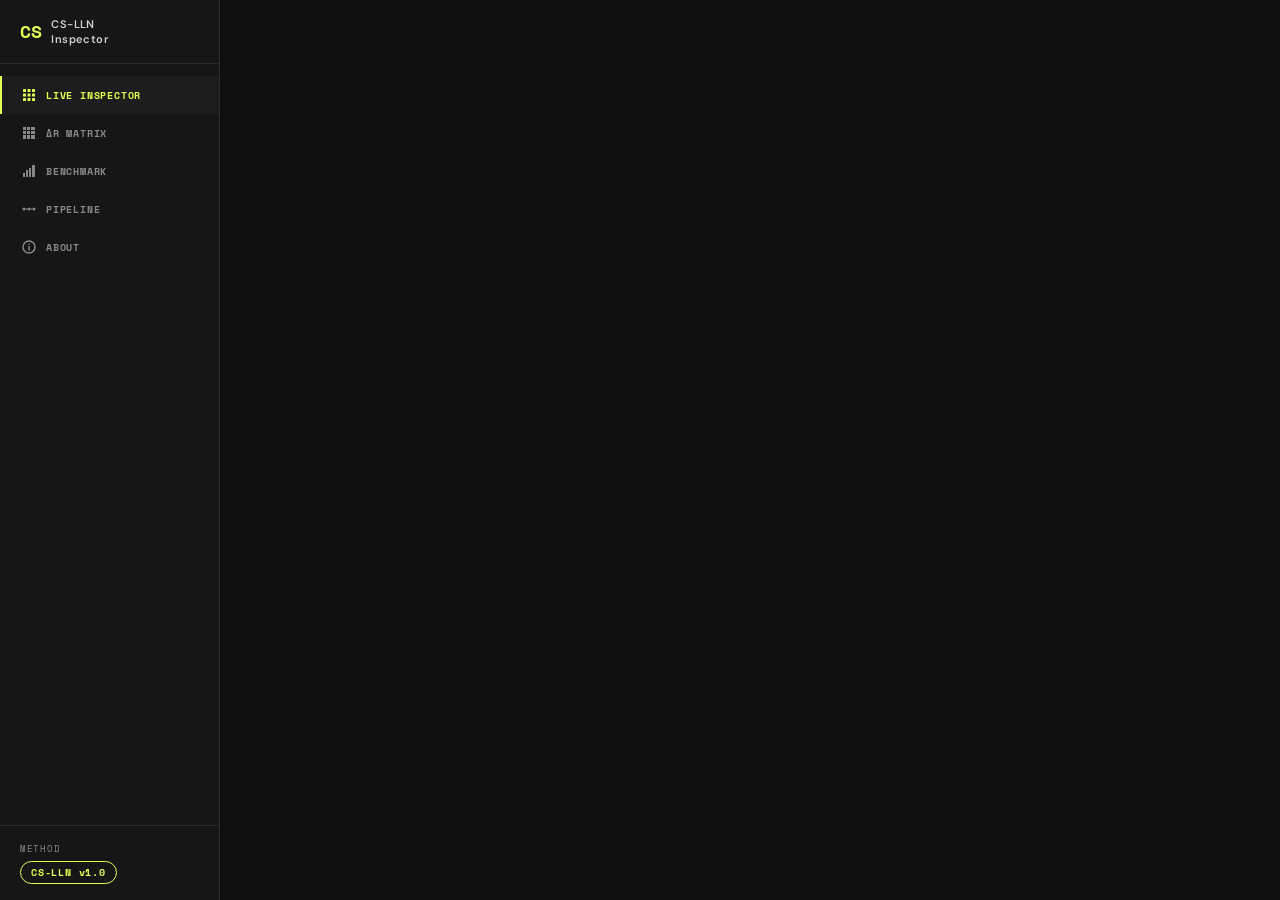
==== index.html @ 1c8d4f85 "1st-ui" ====
<!DOCTYPE html>
<html lang="en">
<head>
  <meta charset="UTF-8" />
  <meta name="viewport" content="width=device-width, initial-scale=1.0" />
  <title>CS-LLN Inspector — Context-Shifting Log-Linear Network</title>
  <link rel="stylesheet" href="style.css" />
</head>
<body>
<div class="shell">

  <!-- ── Sidebar ──────────────────────────────── -->
  <aside class="sidebar">
    <div class="sidebar__logo">
      <span class="sidebar__logo-mark">CS</span>
      <div class="sidebar__logo-name">CS-LLN<br>Inspector</div>
    </div>
    <nav class="sidebar__nav">
      <button class="nav-btn active" data-page="inspector">
        <svg width="14" height="14" viewBox="0 0 14 14" fill="none">
          <rect x="1" y="1" width="3" height="3" fill="currentColor" rx="0.5"/>
          <rect x="5.5" y="1" width="3" height="3" fill="currentColor" rx="0.5"/>
          <rect x="10" y="1" width="3" height="3" fill="currentColor" rx="0.5"/>
          <rect x="1" y="5.5" width="3" height="3" fill="currentColor" rx="0.5"/>
          <rect x="5.5" y="5.5" width="3" height="3" fill="currentColor" rx="0.5"/>
          <rect x="10" y="5.5" width="3" height="3" fill="currentColor" rx="0.5"/>
          <rect x="1" y="10" width="3" height="3" fill="currentColor" rx="0.5"/>
          <rect x="5.5" y="10" width="3" height="3" fill="currentColor" rx="0.5"/>
          <rect x="10" y="10" width="3" height="3" fill="currentColor" rx="0.5"/>
        </svg>
        LIVE INSPECTOR
      </button>
      <button class="nav-btn" data-page="matrix">
        <svg width="14" height="14" viewBox="0 0 14 14" fill="none">
          <rect x="1" y="1" width="3" height="3" fill="currentColor"/>
          <rect x="5" y="1" width="3" height="3" fill="currentColor"/>
          <rect x="9" y="1" width="4" height="3" fill="currentColor"/>
          <rect x="1" y="5" width="3" height="3" fill="currentColor"/>
          <rect x="5" y="5" width="3" height="3" fill="currentColor"/>
          <rect x="9" y="5" width="4" height="3" fill="currentColor"/>
          <rect x="1" y="9" width="3" height="4" fill="currentColor"/>
          <rect x="5" y="9" width="3" height="4" fill="currentColor"/>
          <rect x="9" y="9" width="4" height="4" fill="currentColor"/>
        </svg>
        ΔR MATRIX
      </button>
      <button class="nav-btn" data-page="benchmark">
        <svg width="14" height="14" viewBox="0 0 14 14" fill="none">
          <rect x="1" y="9" width="2" height="4" fill="currentColor"/>
          <rect x="4" y="6" width="2" height="7" fill="currentColor"/>
          <rect x="7" y="4" width="2" height="9" fill="currentColor"/>
          <rect x="10" y="1" width="3" height="12" fill="currentColor" rx="0.5"/>
        </svg>
        BENCHMARK
      </button>
      <button class="nav-btn" data-page="pipeline">
        <svg width="14" height="14" viewBox="0 0 14 14" fill="none">
          <circle cx="2" cy="7" r="1.5" fill="currentColor"/>
          <circle cx="7" cy="7" r="1.5" fill="currentColor"/>
          <circle cx="12" cy="7" r="1.5" fill="currentColor"/>
          <line x1="3.5" y1="7" x2="5.5" y2="7" stroke="currentColor" stroke-width="1.2"/>
          <line x1="8.5" y1="7" x2="10.5" y2="7" stroke="currentColor" stroke-width="1.2"/>
        </svg>
        PIPELINE
      </button>
      <button class="nav-btn" data-page="about">
        <svg width="14" height="14" viewBox="0 0 14 14" fill="none">
          <circle cx="7" cy="7" r="6" stroke="currentColor" stroke-width="1.5"/>
          <rect x="6.25" y="6" width="1.5" height="4.5" fill="currentColor" rx="0.5"/>
          <rect x="6.25" y="3.5" width="1.5" height="1.5" fill="currentColor" rx="0.5"/>
        </svg>
        ABOUT
      </button>
    </nav>
    <div class="sidebar__footer">
      <div style="font-size:9px;color:var(--text-muted);font-family:var(--font-mono);letter-spacing:0.08em;margin-bottom:6px;">METHOD</div>
      <span class="badge badge--accent">CS-LLN v1.0</span>
    </div>
  </aside>

  <!-- ── Main content ──────────────────────────── -->
  <main class="main">

    <!-- ══ INSPECTOR PAGE ══ -->
    <div id="page-inspector" class="page">

      <!-- Page header -->
      <div class="page-header">
        <div class="page-header__eyebrow">LIVE CLASSIFIER</div>
        <div style="display:flex;align-items:center;gap:12px;margin-bottom:6px;">
          <span style="font-family:var(--font-mono);font-size:22px;font-weight:700;color:var(--accent);letter-spacing:-0.02em;">CS-LLN</span>
          <span style="font-family:var(--font-mono);font-size:22px;font-weight:700;color:var(--text-primary);letter-spacing:-0.01em;">Inspector</span>
          <span class="badge badge--muted">STUDENT PERFORMANCE</span>
        </div>
        <div class="page-header__sub">
          Context-Shifting Log-Linear Network — live inference on student academic features.
          Adjust feature sliders to see how interaction terms drive the classification in real time.
        </div>
      </div>

      <!-- Stat row -->
      <div class="stat-row stat-row--4">
        <div class="stat-card">
          <div class="stat-card__label">FEATURES</div>
          <div class="stat-card__value">4</div>
          <div class="stat-card__sub">ATT · STD · SLP · STR</div>
        </div>
        <div class="stat-card">
          <div class="stat-card__label">INTERACTION PAIRS</div>
          <div class="stat-card__value" id="stat-pairs">3</div>
          <div class="stat-card__sub">TOP-K SELECTED</div>
        </div>
        <div class="stat-card">
          <div class="stat-card__label">ENRICHED DIM.</div>
          <div class="stat-card__value" id="stat-dim">7</div>
          <div class="stat-card__sub">d + k FEATURES</div>
        </div>
        <div class="stat-card">
          <div class="stat-card__label">CLASSIFIER</div>
          <div class="stat-card__value" style="font-size:18px;">L2-LR</div>
          <div class="stat-card__sub">LOGISTIC REG.</div>
        </div>
      </div>

      <!-- k selector -->
      <div class="k-row">
        <span class="k-row__label">INTERACTION PAIRS  k =</span>
        <span class="k-row__val" id="k-val">3</span>
        <input type="range" id="k-slider" min="1" max="6" value="3" step="1" />
        <span class="k-row__info">PAIRS USED: <span id="k-val-2" style="color:var(--accent)">3</span> / 6 POSSIBLE</span>
      </div>

      <!-- Two column layout -->
      <div class="two-col">

        <!-- Left: input + enrichment -->
        <div style="display:flex;flex-direction:column;gap:12px;">
          <div class="card">
            <div class="panel-header">
              <span class="panel-title">STUDENT FEATURES</span>
              <span class="badge badge--accent">LIVE</span>
            </div>
            <div class="feature-sliders">

              <div class="slider-row">
                <div class="slider-row__header">
                  <span class="slider-row__label">ATTENDANCE RATE</span>
                  <span class="slider-row__value" id="val-att">3.5</span>
                </div>
                <div class="slider-wrap">
                  <input type="range" id="sl-att" min="1" max="5" step="0.1" value="3.5" />
                  <div class="slider-track" id="track-att" style="width:62.5%"></div>
                  <div class="slider-thumb" id="thumb-att" style="left:62.5%"></div>
                </div>
              </div>

              <div class="slider-row">
                <div class="slider-row__header">
                  <span class="slider-row__label">STUDY HOURS / DAY</span>
                  <span class="slider-row__value" id="val-study">3.5</span>
                </div>
                <div class="slider-wrap">
                  <input type="range" id="sl-study" min="1" max="5" step="0.1" value="3.5" />
                  <div class="slider-track" id="track-study" style="width:62.5%"></div>
                  <div class="slider-thumb" id="thumb-study" style="left:62.5%"></div>
                </div>
              </div>

              <div class="slider-row">
                <div class="slider-row__header">
                  <span class="slider-row__label">SLEEP QUALITY</span>
                  <span class="slider-row__value" id="val-sleep">3.0</span>
                </div>
                <div class="slider-wrap">
                  <input type="range" id="sl-sleep" min="1" max="5" step="0.1" value="3.0" />
                  <div class="slider-track" id="track-sleep" style="width:50%"></div>
                  <div class="slider-thumb" id="thumb-sleep" style="left:50%"></div>
                </div>
              </div>

              <div class="slider-row">
                <div class="slider-row__header">
                  <span class="slider-row__label">STRESS LEVEL</span>
                  <span class="slider-row__value" id="val-stress">3.0</span>
                </div>
                <div class="slider-wrap">
                  <input type="range" id="sl-stress" min="1" max="5" step="0.1" value="3.0" />
                  <div class="slider-track" id="track-stress" style="width:50%"></div>
                  <div class="slider-thumb" id="thumb-stress" style="left:50%"></div>
                </div>
              </div>

            </div>
          </div>

          <div class="card">
            <div class="panel-header">
              <span class="panel-title">FEATURE ENRICHMENT</span>
              <span class="badge badge--blue">x̃ ∈ ℝ<sup>d+k</sup></span>
            </div>
            <div id="enrich-display">
              <div style="font-family:var(--font-mono);font-size:11px;color:var(--text-muted);">COMPUTING...</div>
            </div>
          </div>
        </div>

        <!-- Right: result + context-shift -->
        <div style="display:flex;flex-direction:column;gap:12px;">

          <div class="card">
            <div class="panel-header">
              <span class="panel-title">CLASSIFICATION</span>
              <span class="badge badge--accent">CS-LLN</span>
            </div>
            <div id="class-result">
              <div style="font-family:var(--font-mono);font-size:11px;color:var(--text-muted);">LOADING...</div>
            </div>
          </div>

          <div class="card">
            <div class="panel-header">
              <span class="panel-title">CONTEXT-SHIFT MATRIX  ΔR<sub>ij</sub></span>
              <span class="badge badge--muted">4×4</span>
            </div>
            <div id="mini-heatmap" style="overflow-x:auto;"></div>
          </div>

          <div class="card">
            <div class="panel-header">
              <span class="panel-title">PAIR RANKINGS</span>
              <span class="badge badge--accent">TOP-k SELECTED</span>
            </div>
            <div id="top-pairs-live"></div>
          </div>
        </div>
      </div>
    </div><!-- /inspector -->

    <!-- ══ ΔR MATRIX PAGE ══ -->
    <div id="page-matrix" class="page">

      <div class="page-header">
        <div class="page-header__eyebrow">CONTEXT-SHIFT ANALYSIS</div>
        <div class="page-header__title">ΔR<sub>ij</sub> MATRIX EXPLORER</div>
        <div class="page-header__sub">
          Mean Absolute Context-Shift scores for the Breast Cancer Wisconsin dataset (top 12 features by total shift).
          Dark accent cells mark pairs where within-class correlation diverges most between malignant and benign tissue.
        </div>
      </div>

      <div class="stat-row stat-row--3">
        <div class="stat-card">
          <div class="stat-card__label">DATASET</div>
          <div class="stat-card__value" style="font-size:16px;">BCW</div>
          <div class="stat-card__sub">BREAST CANCER WISCONSIN</div>
        </div>
        <div class="stat-card">
          <div class="stat-card__label">FEATURE PAIRS</div>
          <div class="stat-card__value">435</div>
          <div class="stat-card__sub">d=30  →  C(30,2)</div>
        </div>
        <div class="stat-card">
          <div class="stat-card__label">BEST ΔR PAIR</div>
          <div class="stat-card__value" style="font-size:14px;">0.695</div>
          <div class="stat-card__sub">MEAN AREA × RADIUS ERR</div>
        </div>
      </div>

      <div class="two-col">

        <div class="card card--flush">
          <div style="padding:20px 24px;">
            <div class="panel-header" style="margin-bottom:12px;">
              <span class="panel-title">MEAN ABSOLUTE CONTEXT-SHIFT  ΔR<sub>ij</sub></span>
              <span class="badge badge--muted">TOP 12 FEATURES</span>
            </div>
            <div style="display:flex;gap:12px;align-items:center;margin-bottom:12px;flex-wrap:wrap;">
              <div style="display:flex;align-items:center;gap:6px;">
                <div style="width:12px;height:12px;border-radius:2px;background:rgba(224,255,83,0.85);"></div>
                <span style="font-family:var(--font-mono);font-size:9px;color:var(--text-muted);">ΔR > 0.5 (HIGH SHIFT)</span>
              </div>
              <div style="display:flex;align-items:center;gap:6px;">
                <div style="width:12px;height:12px;border-radius:2px;background:rgba(59,130,246,0.5);"></div>
                <span style="font-family:var(--font-mono);font-size:9px;color:var(--text-muted);">ΔR 0.25–0.5</span>
              </div>
              <div style="display:flex;align-items:center;gap:6px;">
                <div style="width:12px;height:12px;border-radius:2px;background:rgba(255,255,255,0.1);"></div>
                <span style="font-family:var(--font-mono);font-size:9px;color:var(--text-muted);">ΔR < 0.25 (LOW)</span>
              </div>
            </div>
          </div>
          <div style="padding:0 24px 20px;overflow-x:auto;" id="bc-heatmap">
            <div style="font-family:var(--font-mono);font-size:11px;color:var(--text-muted);">LOADING HEATMAP...</div>
          </div>
        </div>

        <div class="card">
          <div class="panel-header">
            <span class="panel-title">TOP 10 PAIRS BY ΔR SCORE</span>
            <span class="badge badge--accent">BREAST CANCER</span>
          </div>
          <div id="top-pairs-bc"></div>

          <div class="divider"></div>

          <div style="font-family:var(--font-ui);font-size:12px;color:var(--text-muted);line-height:1.7;">
            The dominant pairs all involve combinations of
            <span style="color:var(--accent)">worst-radius</span>,
            <span style="color:var(--accent)">worst-area</span>, and
            <span style="color:var(--accent)">worst-perimeter</span> —
            three measures of the same geometric property of the largest observed cell nucleus.
            In malignant tissue these co-elevate; in benign tissue they fluctuate independently.
            This joint signal is structurally invisible to Naive Bayes.
          </div>

          <div class="divider"></div>

          <div style="font-family:var(--font-mono);font-size:10px;color:var(--text-muted);margin-bottom:8px;letter-spacing:0.08em;">
            CS-LLN ACCURACY vs. k  (5-FOLD CV)
          </div>
          <div class="chart-wrap">
            <canvas id="k-chart" width="420" height="200" style="max-width:100%;"></canvas>
          </div>
        </div>

      </div>
    </div><!-- /matrix -->

    <!-- ══ BENCHMARK PAGE ══ -->
    <div id="page-benchmark" class="page">

      <div class="page-header">
        <div class="page-header__eyebrow">MODEL COMPARISON</div>
        <div class="page-header__title">BENCHMARK RESULTS</div>
        <div class="page-header__sub">
          Five-fold stratified cross-validation against four standard baselines on three UCI benchmark datasets.
          All models use StandardScaler fit on training folds only. CS-LLN hyperparameter k selected by inner CV.
        </div>
      </div>

      <div class="stat-row stat-row--4">
        <div class="stat-card">
          <div class="stat-card__label">ERROR REDUCTION vs NB</div>
          <div class="stat-card__value">63%</div>
          <div class="stat-card__sub">BREAST CANCER DATASET</div>
        </div>
        <div class="stat-card">
          <div class="stat-card__label">LOG-LOSS IMPROVEMENT</div>
          <div class="stat-card__value">~10×</div>
          <div class="stat-card__sub">0.7768 → 0.0779</div>
        </div>
        <div class="stat-card">
          <div class="stat-card__label">DATASETS WON</div>
          <div class="stat-card__value">2 / 3</div>
          <div class="stat-card__sub">BREAST CANCER + WINE</div>
        </div>
        <div class="stat-card">
          <div class="stat-card__label">WINE k=1 ACCURACY</div>
          <div class="stat-card__value">99.4%</div>
          <div class="stat-card__sub">SINGLE PAIR SUFFICES</div>
        </div>
      </div>

      <!-- Three dataset tables -->
      <div class="three-col">

        <div class="card card--flush">
          <div style="padding:16px 20px 0;">
            <div class="panel-header">
              <span class="panel-title">BREAST CANCER WISCONSIN</span>
              <span class="badge badge--accent">★ CS-LLN WINS</span>
            </div>
            <div class="bench-note" style="font-family:var(--font-mono);font-size:9px;color:var(--text-muted);margin-bottom:12px;letter-spacing:0.04em;">N=569, d=30, C=2</div>
          </div>
          <div id="bench-0" style="padding:0 0 4px;overflow-x:auto;"></div>
        </div>

        <div class="card card--flush">
          <div style="padding:16px 20px 0;">
            <div class="panel-header">
              <span class="panel-title">WINE RECOGNITION</span>
              <span class="badge badge--accent">★ CS-LLN WINS</span>
            </div>
            <div class="bench-note" style="font-family:var(--font-mono);font-size:9px;color:var(--text-muted);margin-bottom:12px;letter-spacing:0.04em;">N=178, d=13, C=3</div>
          </div>
          <div id="bench-1" style="padding:0 0 4px;overflow-x:auto;"></div>
        </div>

        <div class="card card--flush">
          <div style="padding:16px 20px 0;">
            <div class="panel-header">
              <span class="panel-title">IRIS</span>
              <span class="badge badge--blue">LDA WINS</span>
            </div>
            <div class="bench-note" style="font-family:var(--font-mono);font-size:9px;color:var(--text-muted);margin-bottom:12px;letter-spacing:0.04em;">N=150, d=4, C=3</div>
          </div>
          <div id="bench-2" style="padding:0 0 4px;overflow-x:auto;"></div>
        </div>

      </div>

      <!-- Visual accuracy bars -->
      <div class="card">
        <div class="panel-header">
          <span class="panel-title">ACCURACY COMPARISON — ALL DATASETS</span>
          <span class="badge badge--muted">5-FOLD CV</span>
        </div>
        <div id="acc-bars" style="display:grid;grid-template-columns:repeat(3,1fr);gap:24px;"></div>
      </div>

    </div><!-- /benchmark -->

    <!-- ══ PIPELINE PAGE ══ -->
    <div id="page-pipeline" class="page">

      <div class="page-header">
        <div class="page-header__eyebrow">METHODOLOGY</div>
        <div class="page-header__title">CS-LLN PIPELINE</div>
        <div class="page-header__sub">
          Five-step closed-form algorithm. No gradient computation until the final logistic regression step.
          All screening is done in a single pass over the training data.
        </div>
      </div>

      <div class="two-col">
        <div class="card">
          <div class="panel-header">
            <span class="panel-title">ALGORITHM STEPS</span>
            <span class="badge badge--accent">ALGORITHM 1</span>
          </div>
          <div class="pipeline">

            <div class="pipeline-step">
              <div class="pipeline-step__num">01</div>
              <div>
                <div class="pipeline-step__label">STANDARDISE INPUT</div>
                <div class="pipeline-step__desc">
                  Centre and scale each feature to zero mean and unit variance using training-fold statistics only.
                  Prevents test-set leakage and stabilises the correlation estimation step.
                </div>
                <div class="pipeline-step__formula">X ← StandardScaler().fit_transform(X_train)</div>
              </div>
            </div>

            <div class="pipeline-step">
              <div class="pipeline-step__num">02</div>
              <div>
                <div class="pipeline-step__label">CLASS-CONDITIONAL CORRELATIONS</div>
                <div class="pipeline-step__desc">
                  For each class c, split the training rows and compute a full d×d Pearson correlation matrix R<sup>(c)</sup>.
                  Each cell R<sup>(c)</sup><sub>ij</sub> measures how features i and j co-vary within that class.
                </div>
                <div class="pipeline-step__formula">R<sup>(c)</sup><sub>ij</sub> = Pearson(X<sub>c,i</sub>, X<sub>c,j</sub>)  ∀ c, i &lt; j</div>
              </div>
            </div>

            <div class="pipeline-step">
              <div class="pipeline-step__num">03</div>
              <div>
                <div class="pipeline-step__label">CONTEXT-SHIFT SCORING  ΔR<sub>ij</sub></div>
                <div class="pipeline-step__desc">
                  Compute the Mean Absolute Context-Shift score for every feature pair — the average absolute
                  difference in class-conditional correlation across all C(C-1)/2 class pairs.
                  A high ΔR means the pair's relationship is class-specific, something NB cannot see.
                </div>
                <div class="pipeline-step__formula">ΔR<sub>ij</sub> = (2 / C(C-1)) · Σ<sub>m&lt;n</sub> |R<sup>(m)</sup><sub>ij</sub> − R<sup>(n)</sup><sub>ij</sub>|</div>
              </div>
            </div>

            <div class="pipeline-step">
              <div class="pipeline-step__num">04</div>
              <div>
                <div class="pipeline-step__label">SPARSE PAIR SELECTION  Ω<sub>k</sub></div>
                <div class="pipeline-step__desc">
                  Rank all C(d,2) pairs by ΔR descending and select the top-k.
                  For d=30 with k=45, the enriched space is 75 dimensions vs 465 for full quadratic expansion — a 6.2× reduction.
                </div>
                <div class="pipeline-step__formula">Ω<sub>k</sub> = argtop-k<sub>(i,j): i&lt;j</sub> ΔR<sub>ij</sub></div>
              </div>
            </div>

            <div class="pipeline-step">
              <div class="pipeline-step__num">05</div>
              <div>
                <div class="pipeline-step__label">FEATURE ENRICHMENT + LR</div>
                <div class="pipeline-step__desc">
                  Append product terms x<sub>i</sub>·x<sub>j</sub> for each selected pair to form the enriched matrix X̃ ∈ ℝ<sup>N×(d+k)</sup>.
                  Train L2-regularised logistic regression on X̃. The decision boundary is linear in X̃ but quadratic in the original space X.
                </div>
                <div class="pipeline-step__formula">x̃ = [x<sub>1</sub>…x<sub>d</sub>, {x<sub>i</sub>·x<sub>j</sub>}<sub>(i,j)∈Ω<sub>k</sub></sub>]   →   L2-LR</div>
              </div>
            </div>

          </div>
        </div>

        <div style="display:flex;flex-direction:column;gap:12px;">
          <div class="card">
            <div class="panel-header">
              <span class="panel-title">KEY INTUITION</span>
              <span class="badge badge--blue">WHY IT WORKS</span>
            </div>
            <div style="font-family:var(--font-ui);font-size:13px;color:var(--text-muted);line-height:1.7;">
              Naive Bayes implicitly assumes <span style="color:var(--accent);font-family:var(--font-mono)">R<sup>(c)</sup><sub>ij</sub> = 0</span> for all classes and all pairs.
              A pair with <span style="color:var(--accent);font-family:var(--font-mono)">ΔR<sub>ij</sub> = 0</span> is one NB is wrong about <em>consistently</em> — which doesn't bias the decision boundary.
              A pair with <span style="color:var(--accent);font-family:var(--font-mono)">ΔR<sub>ij</sub> ≫ 0</span> is one NB is wrong about in a <em>class-specific</em> way — which systematically distorts posteriors.
              CS-LLN targets precisely these pairs.
            </div>
          </div>

          <div class="card">
            <div class="panel-header">
              <span class="panel-title">COMPLEXITY</span>
              <span class="badge badge--muted">BIG-O</span>
            </div>
            <div>
              <div class="about-row">
                <span class="about-row__key">CLASS CORRELATIONS</span>
                <span class="about-row__val--accent about-row__val" style="font-family:var(--font-mono)">O(Nd²)</span>
              </div>
              <div class="about-row">
                <span class="about-row__key">SORT ΔR</span>
                <span class="about-row__val" style="font-family:var(--font-mono)">O(d² log d)</span>
              </div>
              <div class="about-row">
                <span class="about-row__key">LR TRAINING</span>
                <span class="about-row__val" style="font-family:var(--font-mono)">O(N(d+k)·iter)</span>
              </div>
              <div class="about-row">
                <span class="about-row__key">INFERENCE / SAMPLE</span>
                <span class="about-row__val--accent about-row__val" style="font-family:var(--font-mono)">O((d+k)·C)</span>
              </div>
              <div class="about-row">
                <span class="about-row__key">GRADIENT STEPS NEEDED</span>
                <span class="about-row__val--accent about-row__val">0  (screening is closed-form)</span>
              </div>
            </div>
          </div>

          <div class="card">
            <div class="panel-header">
              <span class="panel-title">VS. OTHER METHODS</span>
              <span class="badge badge--muted">COMPARISON</span>
            </div>
            <div>
              <div class="about-row">
                <span class="about-row__key">TAN</span>
                <span class="about-row__val">Tree structure · 1 parent</span>
              </div>
              <div class="about-row">
                <span class="about-row__key">AODE</span>
                <span class="about-row__val">O(d) parameter tables</span>
              </div>
              <div class="about-row">
                <span class="about-row__key">FACT. MACHINES</span>
                <span class="about-row__val">All pairs · needs SGD</span>
              </div>
              <div class="about-row">
                <span class="about-row__key">FULL QUAD. EXPANSION</span>
                <span class="about-row__val">d+C(d,2) dims · no ranking</span>
              </div>
              <div class="about-row">
                <span class="about-row__key" style="color:var(--accent)">CS-LLN</span>
                <span class="about-row__val--accent about-row__val">k≪C(d,2) · closed-form rank</span>
              </div>
            </div>
          </div>

        </div>
      </div>
    </div><!-- /pipeline -->

    <!-- ══ ABOUT PAGE ══ -->
    <div id="page-about" class="page">

      <div class="page-header">
        <div class="page-header__eyebrow">PAPER INFO</div>
        <div style="display:flex;align-items:center;gap:12px;margin-bottom:6px;">
          <span style="font-family:var(--font-mono);font-size:22px;font-weight:700;color:var(--accent);">CS-LLN</span>
          <span class="badge badge--muted">ARXIV PREPRINT</span>
        </div>
        <div class="page-header__sub">
          Context-Shift Interaction Screening for Feature-Enriched Classification:
          A Sparse, Closed-Form Approach Beyond the Naive Independence Assumption
        </div>
      </div>

      <div style="display:grid;grid-template-columns:1fr 1fr;gap:12px;align-items:start;">

        <div style="display:flex;flex-direction:column;gap:12px;">

          <div class="card">
            <div class="panel-header">
              <span class="panel-title">PAPER DETAILS</span>
            </div>
            <div class="about-row"><span class="about-row__key">AUTHOR</span><span class="about-row__val--accent about-row__val">Atharv Khare</span></div>
            <div class="about-row"><span class="about-row__key">INSTITUTION</span><span class="about-row__val">LNCT Bhopal, India</span></div>
            <div class="about-row"><span class="about-row__key">DEPARTMENT</span><span class="about-row__val">CSE</span></div>
            <div class="about-row"><span class="about-row__key">METHOD NAME</span><span class="about-row__val--accent about-row__val">CS-LLN</span></div>
            <div class="about-row"><span class="about-row__key">CORE CRITERION</span><span class="about-row__val">ΔR<sub>ij</sub> (Mean Abs. Context-Shift)</span></div>
            <div class="about-row"><span class="about-row__key">FINAL CLASSIFIER</span><span class="about-row__val">L2 Logistic Regression</span></div>
            <div class="about-row"><span class="about-row__key">CODE FRAMEWORK</span><span class="about-row__val--accent about-row__val">sklearn-compatible Python</span></div>
          </div>

          <div class="card">
            <div class="panel-header">
              <span class="panel-title">KEY RESULTS</span>
            </div>
            <div class="about-row"><span class="about-row__key">BREAST CANCER ACCURACY</span><span class="about-row__val--accent about-row__val">97.72% ± 1.6</span></div>
            <div class="about-row"><span class="about-row__key">vs. GAUSSIAN NB</span><span class="about-row__val">+4.75pp  (63% error ↓)</span></div>
            <div class="about-row"><span class="about-row__key">LOG-LOSS IMPROVEMENT</span><span class="about-row__val--accent about-row__val">~10× (0.77 → 0.08)</span></div>
            <div class="about-row"><span class="about-row__key">WINE ACCURACY</span><span class="about-row__val--accent about-row__val">98.89% with k=5</span></div>
            <div class="about-row"><span class="about-row__key">WINE k=1 ACCURACY</span><span class="about-row__val">99.44% (single pair!)</span></div>
            <div class="about-row"><span class="about-row__key">DATASETS WON</span><span class="about-row__val--accent about-row__val">2 / 3 UCI BENCHMARKS</span></div>
          </div>

        </div>

        <div style="display:flex;flex-direction:column;gap:12px;">

          <div class="card">
            <div class="panel-header">
              <span class="panel-title">ABSTRACT</span>
            </div>
            <div style="font-family:var(--font-ui);font-size:13px;color:var(--text-muted);line-height:1.75;">
              The Naive Bayes classifier is widely used for its simplicity and speed, but its core assumption
              that all features are conditionally independent given the class label does not hold in most
              real-world datasets. When features are correlated in class-specific ways, NB either double-counts
              redundant evidence or misses compound signals that only appear when features co-occur.
              <br><br>
              CS-LLN identifies feature pairs whose pairwise Pearson correlation changes most across class boundaries
              and enriches the feature space with their product terms before discriminative classification.
              The pair selection criterion (<span style="color:var(--accent);font-family:var(--font-mono)">ΔR<sub>ij</sub></span>)
              requires no iterative optimization and no gradient computation.
            </div>
          </div>

          <div class="card">
            <div class="panel-header">
              <span class="panel-title">PLANNED EXTENSION</span>
              <span class="badge badge--purple">IN PROGRESS</span>
            </div>
            <div style="font-family:var(--font-ui);font-size:13px;color:var(--text-muted);line-height:1.7;margin-bottom:12px;">
              Real-world validation on a <span style="color:var(--accent)">student academic performance dataset</span>
              collected via anonymous survey at LNCT Bhopal. 20 features, 3 performance classes (High / Average / At-Risk), target 200–400 responses.
            </div>
            <div>
              <div class="about-row"><span class="about-row__key">FEATURES</span><span class="about-row__val">20 (survey, Likert + binary)</span></div>
              <div class="about-row"><span class="about-row__key">CLASSES</span><span class="about-row__val">3 (CGPA bands)</span></div>
              <div class="about-row"><span class="about-row__key">TARGET N</span><span class="about-row__val">200–400 responses</span></div>
              <div class="about-row"><span class="about-row__key">TOP EXPECTED PAIR</span><span class="about-row__val--accent about-row__val">Attendance × Submission (ΔR≈0.40)</span></div>
              <div class="about-row"><span class="about-row__key">HYPOTHESIS</span><span class="about-row__val">Withdrawal spiral → high ΔR</span></div>
            </div>
          </div>

          <div class="card">
            <div class="panel-header">
              <span class="panel-title">LIMITATIONS</span>
            </div>
            <div class="about-row"><span class="about-row__key">FEATURE TYPE</span><span class="about-row__val">Continuous only (Pearson)</span></div>
            <div class="about-row"><span class="about-row__key">MIN SAMPLES / CLASS</span><span class="about-row__val">N<sub>c</sub> ≥ 2d recommended</span></div>
            <div class="about-row"><span class="about-row__key">HYPERPARAMETER k</span><span class="about-row__val">Needs cross-validation</span></div>
            <div class="about-row"><span class="about-row__key">FUTURE WORK</span><span class="about-row__val--accent about-row__val">Polychoric corr. for ordinal</span></div>
          </div>

        </div>
      </div>
    </div><!-- /about -->

  </main>
</div>

<!-- Tooltip -->
<div id="hm-tooltip" class="hm-tooltip"></div>

<script src="app.js"></script>
</body>
</html>
---- style.css ----
@import url('https://fonts.googleapis.com/css2?family=Space+Mono:wght@400;700&family=DM+Sans:wght@300;400;500;600&display=swap');

:root {
  --bg:           #0F0F0F;
  --bg-card:      #161616;
  --bg-card-2:    #1D1D1D;
  --border:       #2A2A2A;
  --border-light: #333333;
  --text-primary: #FFFFFF;
  --text-secondary:#D0D0D0;
  --text-muted:   #888888;
  --accent:       #E0FF53;
  --danger:       #F14336;
  --blue:         #3B82F6;
  --purple:       #A855F7;
  --neutral:      #D9D9D9;
  --font-mono: 'Space Mono', monospace;
  --font-ui:   'DM Sans', sans-serif;
}

*, *::before, *::after { box-sizing: border-box; margin: 0; padding: 0; }

html, body {
  height: 100%; width: 100%;
  background: var(--bg);
  color: var(--text-primary);
  font-family: var(--font-ui);
  font-size: 14px;
  line-height: 1.5;
  -webkit-font-smoothing: antialiased;
}

::selection { background: var(--accent); color: #000; }

::-webkit-scrollbar { width: 4px; height: 4px; }
::-webkit-scrollbar-track { background: var(--bg); }
::-webkit-scrollbar-thumb { background: var(--border-light); border-radius: 2px; }
::-webkit-scrollbar-thumb:hover { background: var(--text-muted); }

/* ── Layout ── */
.shell { display: flex; height: 100vh; overflow: hidden; }

.sidebar {
  width: 220px;
  flex-shrink: 0;
  background: var(--bg-card);
  border-right: 1px solid var(--border);
  display: flex;
  flex-direction: column;
  height: 100vh;
}

.sidebar__logo {
  height: 64px;
  display: flex;
  align-items: center;
  padding: 0 20px;
  border-bottom: 1px solid var(--border);
  gap: 10px;
  flex-shrink: 0;
}
.sidebar__logo-mark {
  font-family: var(--font-mono);
  font-size: 18px;
  font-weight: 700;
  color: var(--accent);
  letter-spacing: -0.02em;
}
.sidebar__logo-name {
  font-family: var(--font-ui);
  font-size: 11px;
  font-weight: 600;
  color: var(--text-secondary);
  letter-spacing: 0.04em;
  line-height: 1.3;
}

.sidebar__nav { flex: 1; padding: 12px 0; overflow-y: auto; }

.nav-btn {
  display: flex;
  align-items: center;
  gap: 10px;
  width: 100%;
  height: 38px;
  padding: 0 20px;
  background: transparent;
  border: none;
  border-left: 2px solid transparent;
  color: var(--text-muted);
  font-family: var(--font-mono);
  font-size: 10px;
  font-weight: 700;
  letter-spacing: 0.08em;
  cursor: pointer;
  text-align: left;
  transition: color 150ms, background 150ms;
}
.nav-btn:hover { color: var(--text-secondary); background: var(--bg-card-2); }
.nav-btn.active {
  color: var(--accent);
  background: var(--bg-card-2);
  border-left-color: var(--accent);
}
.nav-btn svg { flex-shrink: 0; }

.sidebar__footer {
  padding: 16px 20px;
  border-top: 1px solid var(--border);
  flex-shrink: 0;
}

.main { flex: 1; min-width: 0; overflow-y: auto; padding: 20px 24px; display: flex; flex-direction: column; gap: 12px; }

/* ── Cards ── */
.card {
  background: var(--bg-card);
  border: 1px solid var(--border);
  border-radius: 8px;
  padding: 20px 24px;
}
.card--flush { padding: 0; overflow: hidden; }

.panel-header {
  display: flex;
  align-items: center;
  justify-content: space-between;
  margin-bottom: 16px;
  padding-bottom: 12px;
  border-bottom: 1px solid var(--border);
}
.panel-title {
  font-family: var(--font-mono);
  font-size: 11px;
  font-weight: 700;
  letter-spacing: 0.1em;
  color: var(--text-muted);
}

/* ── Badges ── */
.badge {
  display: inline-flex;
  align-items: center;
  padding: 3px 10px;
  border-radius: 20px;
  border: 1px solid currentColor;
  font-size: 10px;
  font-weight: 600;
  letter-spacing: 0.08em;
  font-family: var(--font-mono);
}
.badge--accent   { color: var(--accent); }
.badge--danger   { color: var(--danger); }
.badge--blue     { color: var(--blue); }
.badge--muted    { color: var(--text-muted); }
.badge--purple   { color: var(--purple); }

/* ── Divider ── */
.divider { height: 1px; background: var(--border); margin: 14px 0; }

/* ── Stat grid ── */
.stat-row { display: grid; gap: 12px; }
.stat-row--4 { grid-template-columns: repeat(4, 1fr); }
.stat-row--3 { grid-template-columns: repeat(3, 1fr); }
.stat-row--2 { grid-template-columns: repeat(2, 1fr); }

.stat-card {
  background: var(--bg-card);
  border: 1px solid var(--border);
  border-radius: 8px;
  padding: 16px 20px;
  display: flex;
  flex-direction: column;
  gap: 4px;
}
.stat-card__label {
  font-family: var(--font-mono);
  font-size: 9px;
  color: var(--text-muted);
  letter-spacing: 0.1em;
}
.stat-card__value {
  font-family: var(--font-mono);
  font-size: 26px;
  font-weight: 700;
  color: var(--accent);
  line-height: 1;
}
.stat-card__sub {
  font-family: var(--font-mono);
  font-size: 9px;
  color: var(--text-muted);
  letter-spacing: 0.06em;
}

/* ── Dot bar ── */
.dot-bar { display: flex; align-items: center; gap: 3px; }
.dot { width: 4px; height: 4px; border-radius: 1px; background: var(--border); flex-shrink: 0; transition: background 300ms; }
.dot--on { background: var(--accent); }
.dot--blue { background: var(--blue); }
.dot--danger { background: var(--danger); }
.dot--purple { background: var(--purple); }
.dot--muted { background: var(--text-muted); }

/* ── Two-col layout ── */
.two-col { display: grid; grid-template-columns: 60fr 40fr; gap: 12px; }
.three-col { display: grid; grid-template-columns: repeat(3, 1fr); gap: 12px; }

/* ── Heatmap ── */
.heatmap-wrap { overflow-x: auto; }
.heatmap-grid {
  display: grid;
  gap: 2px;
}
.heatmap-cell {
  width: 48px;
  height: 36px;
  display: flex;
  align-items: center;
  justify-content: center;
  font-family: var(--font-mono);
  font-size: 9px;
  font-weight: 700;
  border-radius: 2px;
  cursor: default;
  transition: transform 120ms;
  position: relative;
}
.heatmap-cell:hover { transform: scale(1.1); z-index: 10; }
.heatmap-label {
  font-family: var(--font-mono);
  font-size: 8px;
  color: var(--text-muted);
  white-space: nowrap;
  overflow: hidden;
  text-overflow: ellipsis;
  max-width: 80px;
}
.heatmap-axis-row {
  display: grid;
  gap: 2px;
  align-items: center;
}

/* ── Pipeline steps ── */
.pipeline { display: flex; flex-direction: column; gap: 0; }
.pipeline-step {
  display: flex;
  gap: 20px;
  align-items: flex-start;
  padding: 16px 0;
  border-bottom: 1px solid var(--border);
  position: relative;
}
.pipeline-step:last-child { border-bottom: none; }
.pipeline-step__num {
  font-family: var(--font-mono);
  font-size: 20px;
  font-weight: 700;
  color: var(--accent);
  min-width: 36px;
  padding-top: 2px;
  flex-shrink: 0;
}
.pipeline-step__label {
  font-family: var(--font-mono);
  font-size: 12px;
  font-weight: 700;
  color: var(--text-primary);
  letter-spacing: 0.04em;
  margin-bottom: 6px;
}
.pipeline-step__desc {
  font-family: var(--font-ui);
  font-size: 13px;
  color: var(--text-muted);
  line-height: 1.65;
}
.pipeline-step__formula {
  font-family: var(--font-mono);
  font-size: 11px;
  color: var(--accent);
  background: var(--bg-card-2);
  border: 1px solid var(--border);
  border-radius: 4px;
  padding: 8px 12px;
  margin-top: 8px;
  display: inline-block;
  letter-spacing: 0.02em;
}

/* ── Model comparison table ── */
.cmp-table { width: 100%; border-collapse: collapse; }
.cmp-table th {
  font-family: var(--font-mono);
  font-size: 9px;
  color: var(--text-muted);
  letter-spacing: 0.1em;
  padding: 8px 12px;
  text-align: left;
  border-bottom: 1px solid var(--border);
  font-weight: 700;
}
.cmp-table td {
  font-family: var(--font-mono);
  font-size: 11px;
  padding: 10px 12px;
  border-bottom: 1px solid var(--border);
  color: var(--text-secondary);
}
.cmp-table tr:last-child td { border-bottom: none; }
.cmp-table tr.best td { color: var(--accent); }
.cmp-table tr.best td:first-child::before {
  content: '★ ';
  color: var(--accent);
}

/* ── Live demo ── */
.feature-sliders { display: flex; flex-direction: column; gap: 14px; }
.slider-row { display: flex; flex-direction: column; gap: 4px; }
.slider-row__header {
  display: flex;
  justify-content: space-between;
  align-items: center;
}
.slider-row__label {
  font-family: var(--font-mono);
  font-size: 10px;
  color: var(--text-muted);
  letter-spacing: 0.08em;
}
.slider-row__value {
  font-family: var(--font-mono);
  font-size: 11px;
  font-weight: 700;
  color: var(--accent);
}
.slider-wrap {
  position: relative;
  height: 4px;
  background: var(--border);
  border-radius: 2px;
}
.slider-wrap input[type=range] {
  position: absolute;
  inset: -6px 0;
  opacity: 0;
  cursor: pointer;
  width: 100%;
}
.slider-track {
  position: absolute;
  left: 0;
  top: 0;
  height: 100%;
  background: var(--accent);
  border-radius: 2px;
  pointer-events: none;
  transition: width 80ms;
}
.slider-thumb {
  position: absolute;
  top: 50%;
  transform: translate(-50%, -50%);
  width: 10px;
  height: 10px;
  background: var(--accent);
  border-radius: 50%;
  pointer-events: none;
  transition: left 80ms;
}

/* ── Classification result ── */
.result-box {
  background: var(--bg-card-2);
  border: 1px solid var(--border-light);
  border-radius: 6px;
  padding: 16px 20px;
  margin-top: 8px;
}
.result-class {
  font-family: var(--font-mono);
  font-size: 28px;
  font-weight: 700;
  letter-spacing: -0.02em;
  margin-bottom: 8px;
}
.result-bar-row {
  display: flex;
  align-items: center;
  gap: 10px;
  margin-bottom: 6px;
}
.result-bar-label {
  font-family: var(--font-mono);
  font-size: 10px;
  font-weight: 700;
  min-width: 64px;
  text-transform: uppercase;
  letter-spacing: 0.06em;
}
.result-bar-track {
  flex: 1;
  height: 6px;
  background: var(--border);
  border-radius: 3px;
  overflow: hidden;
}
.result-bar-fill {
  height: 100%;
  border-radius: 3px;
  transition: width 300ms ease;
}
.result-pct {
  font-family: var(--font-mono);
  font-size: 11px;
  min-width: 42px;
  text-align: right;
}

/* ── Interaction pairs ── */
.pair-row {
  display: flex;
  align-items: center;
  gap: 10px;
  margin-bottom: 8px;
}
.pair-names {
  font-family: var(--font-mono);
  font-size: 10px;
  min-width: 180px;
  color: var(--text-secondary);
  display: flex;
  align-items: center;
  gap: 4px;
}
.pair-names__sep { color: var(--text-muted); font-size: 8px; }
.pair-score {
  font-family: var(--font-mono);
  font-size: 11px;
  font-weight: 700;
  min-width: 40px;
  text-align: right;
}

/* ── k slider ── */
.k-row {
  display: flex;
  align-items: center;
  gap: 16px;
  margin-bottom: 16px;
  padding: 12px 16px;
  background: var(--bg-card-2);
  border-radius: 6px;
  border: 1px solid var(--border);
}
.k-row__label { font-family: var(--font-mono); font-size: 10px; color: var(--text-muted); letter-spacing: 0.08em; }
.k-row__val { font-family: var(--font-mono); font-size: 18px; font-weight: 700; color: var(--accent); min-width: 28px; }
.k-row input[type=range] { flex: 1; accent-color: var(--accent); cursor: pointer; }
.k-row__info { font-family: var(--font-mono); font-size: 10px; color: var(--text-muted); white-space: nowrap; }

/* ── Chart canvas ── */
.chart-wrap { position: relative; }
canvas { display: block; }

/* ── Page transitions ── */
.page { display: none; flex-direction: column; gap: 12px; animation: fadeUp 0.2s ease; }
.page.active { display: flex; }
@keyframes fadeUp { from { opacity: 0; transform: translateY(8px); } to { opacity: 1; transform: none; } }

/* ── Page header ── */
.page-header { margin-bottom: 4px; }
.page-header__eyebrow {
  font-family: var(--font-mono);
  font-size: 10px;
  color: var(--text-muted);
  letter-spacing: 0.1em;
  margin-bottom: 6px;
}
.page-header__title {
  font-family: var(--font-mono);
  font-size: 22px;
  font-weight: 700;
  color: var(--text-primary);
  letter-spacing: -0.01em;
}
.page-header__sub {
  font-family: var(--font-ui);
  font-size: 13px;
  color: var(--text-muted);
  margin-top: 6px;
  max-width: 640px;
  line-height: 1.65;
}

/* ── Enriched features display ── */
.enrich-wrap { display: flex; flex-wrap: wrap; gap: 6px; margin-top: 8px; }
.enrich-chip {
  font-family: var(--font-mono);
  font-size: 10px;
  padding: 4px 8px;
  border-radius: 4px;
  border: 1px solid var(--border);
  color: var(--text-muted);
  background: var(--bg-card-2);
}
.enrich-chip--new {
  border-color: var(--accent);
  color: var(--accent);
  background: rgba(224,255,83,0.06);
}

/* ── Delta-R tooltip ── */
.hm-tooltip {
  position: fixed;
  background: var(--bg-card-2);
  border: 1px solid var(--border-light);
  border-radius: 4px;
  padding: 8px 12px;
  font-family: var(--font-mono);
  font-size: 10px;
  color: var(--text-secondary);
  pointer-events: none;
  z-index: 999;
  white-space: nowrap;
  display: none;
}

/* ── About section ── */
.about-row {
  display: flex;
  align-items: center;
  justify-content: space-between;
  padding: 9px 0;
  border-bottom: 1px solid var(--border);
}
.about-row:last-child { border-bottom: none; }
.about-row__key { font-family: var(--font-mono); font-size: 10px; color: var(--text-muted); letter-spacing: 0.06em; }
.about-row__val { font-family: var(--font-mono); font-size: 11px; font-weight: 700; color: var(--text-secondary); }
.about-row__val--accent { color: var(--accent); }

/* ── Responsive ── */
@media (max-width: 900px) {
  .sidebar { width: 180px; }
  .stat-row--4 { grid-template-columns: repeat(2, 1fr); }
  .two-col { grid-template-columns: 1fr; }
  .three-col { grid-template-columns: 1fr; }
}
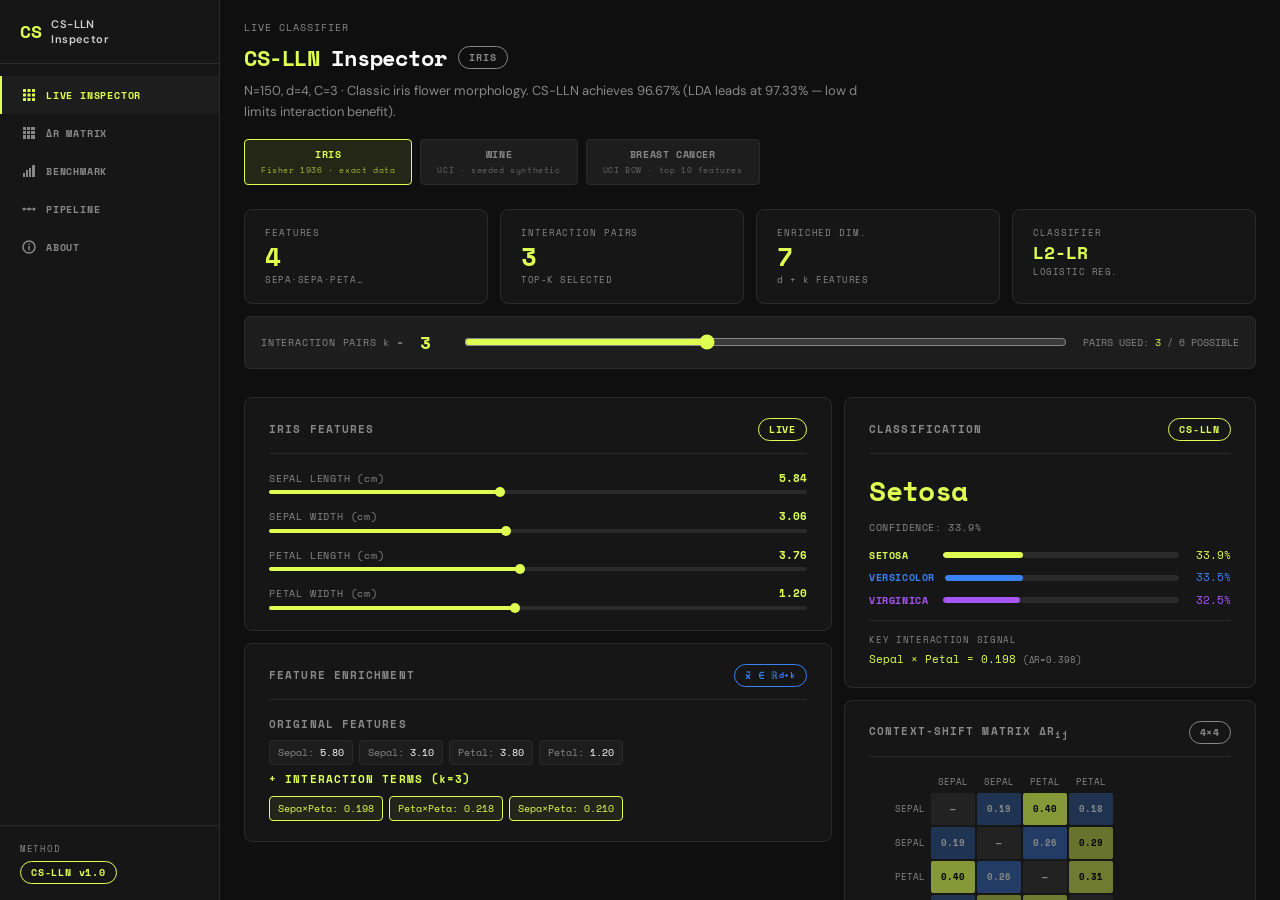
==== commit e2a2813a: "ready-state-1" ====
--- a/index.html
+++ b/index.html
@@ -90,20 +90,22 @@
         <div style="display:flex;align-items:center;gap:12px;margin-bottom:6px;">
           <span style="font-family:var(--font-mono);font-size:22px;font-weight:700;color:var(--accent);letter-spacing:-0.02em;">CS-LLN</span>
           <span style="font-family:var(--font-mono);font-size:22px;font-weight:700;color:var(--text-primary);letter-spacing:-0.01em;">Inspector</span>
-          <span class="badge badge--muted">STUDENT PERFORMANCE</span>
-        </div>
-        <div class="page-header__sub">
-          Context-Shifting Log-Linear Network — live inference on student academic features.
-          Adjust feature sliders to see how interaction terms drive the classification in real time.
-        </div>
-      </div>
+          <span class="badge badge--muted" id="ds-badge">IRIS</span>
+        </div>
+        <div class="page-header__sub" id="ds-desc">
+          Context-Shifting Log-Linear Network — select a dataset below and adjust feature sliders to see real-time CS-LLN classification with interaction terms.
+        </div>
+      </div>
+
+      <!-- Dataset selector -->
+      <div id="dataset-selector" style="display:flex;gap:8px;margin-bottom:12px;flex-wrap:wrap;"></div>
 
       <!-- Stat row -->
       <div class="stat-row stat-row--4">
         <div class="stat-card">
           <div class="stat-card__label">FEATURES</div>
-          <div class="stat-card__value">4</div>
-          <div class="stat-card__sub">ATT · STD · SLP · STR</div>
+          <div class="stat-card__value" id="stat-features">4</div>
+          <div class="stat-card__sub" id="stat-features-sub">d dimensions</div>
         </div>
         <div class="stat-card">
           <div class="stat-card__label">INTERACTION PAIRS</div>
@@ -127,7 +129,7 @@
         <span class="k-row__label">INTERACTION PAIRS  k =</span>
         <span class="k-row__val" id="k-val">3</span>
         <input type="range" id="k-slider" min="1" max="6" value="3" step="1" />
-        <span class="k-row__info">PAIRS USED: <span id="k-val-2" style="color:var(--accent)">3</span> / 6 POSSIBLE</span>
+        <span class="k-row__info">PAIRS USED: <span id="k-val-2" style="color:var(--accent)">3</span> / <span id="k-max-pairs">6</span> POSSIBLE</span>
       </div>
 
       <!-- Two column layout -->
@@ -137,59 +139,11 @@
         <div style="display:flex;flex-direction:column;gap:12px;">
           <div class="card">
             <div class="panel-header">
-              <span class="panel-title">STUDENT FEATURES</span>
+              <span class="panel-title" id="panel-features-title">IRIS FEATURES</span>
               <span class="badge badge--accent">LIVE</span>
             </div>
-            <div class="feature-sliders">
-
-              <div class="slider-row">
-                <div class="slider-row__header">
-                  <span class="slider-row__label">ATTENDANCE RATE</span>
-                  <span class="slider-row__value" id="val-att">3.5</span>
-                </div>
-                <div class="slider-wrap">
-                  <input type="range" id="sl-att" min="1" max="5" step="0.1" value="3.5" />
-                  <div class="slider-track" id="track-att" style="width:62.5%"></div>
-                  <div class="slider-thumb" id="thumb-att" style="left:62.5%"></div>
-                </div>
-              </div>
-
-              <div class="slider-row">
-                <div class="slider-row__header">
-                  <span class="slider-row__label">STUDY HOURS / DAY</span>
-                  <span class="slider-row__value" id="val-study">3.5</span>
-                </div>
-                <div class="slider-wrap">
-                  <input type="range" id="sl-study" min="1" max="5" step="0.1" value="3.5" />
-                  <div class="slider-track" id="track-study" style="width:62.5%"></div>
-                  <div class="slider-thumb" id="thumb-study" style="left:62.5%"></div>
-                </div>
-              </div>
-
-              <div class="slider-row">
-                <div class="slider-row__header">
-                  <span class="slider-row__label">SLEEP QUALITY</span>
-                  <span class="slider-row__value" id="val-sleep">3.0</span>
-                </div>
-                <div class="slider-wrap">
-                  <input type="range" id="sl-sleep" min="1" max="5" step="0.1" value="3.0" />
-                  <div class="slider-track" id="track-sleep" style="width:50%"></div>
-                  <div class="slider-thumb" id="thumb-sleep" style="left:50%"></div>
-                </div>
-              </div>
-
-              <div class="slider-row">
-                <div class="slider-row__header">
-                  <span class="slider-row__label">STRESS LEVEL</span>
-                  <span class="slider-row__value" id="val-stress">3.0</span>
-                </div>
-                <div class="slider-wrap">
-                  <input type="range" id="sl-stress" min="1" max="5" step="0.1" value="3.0" />
-                  <div class="slider-track" id="track-stress" style="width:50%"></div>
-                  <div class="slider-thumb" id="thumb-stress" style="left:50%"></div>
-                </div>
-              </div>
-
+            <div class="feature-sliders" id="feature-inputs">
+              <div style="font-family:var(--font-mono);font-size:11px;color:var(--text-muted);padding:12px 0;">LOADING DATASET...</div>
             </div>
           </div>
 
@@ -220,7 +174,7 @@
           <div class="card">
             <div class="panel-header">
               <span class="panel-title">CONTEXT-SHIFT MATRIX  ΔR<sub>ij</sub></span>
-              <span class="badge badge--muted">4×4</span>
+              <span class="badge badge--muted" id="mini-hm-size-badge">4×4</span>
             </div>
             <div id="mini-heatmap" style="overflow-x:auto;"></div>
           </div>
@@ -673,6 +627,7 @@
 <!-- Tooltip -->
 <div id="hm-tooltip" class="hm-tooltip"></div>
 
+<script src="data.js"></script>
 <script src="app.js"></script>
 </body>
 </html>
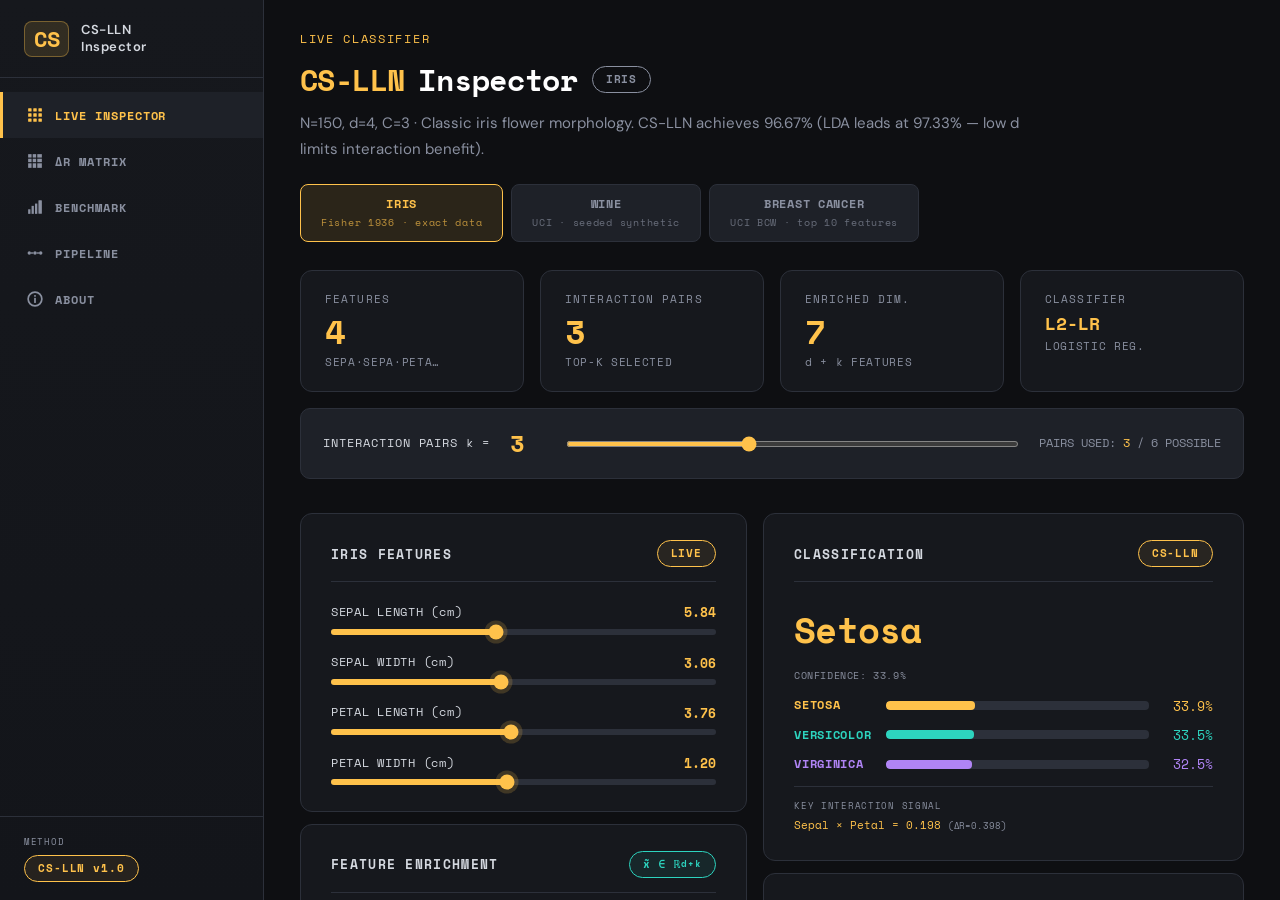
==== commit 8c0ed895: "new-theme" ====
--- a/index.html
+++ b/index.html
@@ -87,9 +87,9 @@
       <!-- Page header -->
       <div class="page-header">
         <div class="page-header__eyebrow">LIVE CLASSIFIER</div>
-        <div style="display:flex;align-items:center;gap:12px;margin-bottom:6px;">
-          <span style="font-family:var(--font-mono);font-size:22px;font-weight:700;color:var(--accent);letter-spacing:-0.02em;">CS-LLN</span>
-          <span style="font-family:var(--font-mono);font-size:22px;font-weight:700;color:var(--text-primary);letter-spacing:-0.01em;">Inspector</span>
+        <div style="display:flex;align-items:center;gap:14px;margin-bottom:6px;">
+          <span style="font-family:var(--font-mono);font-size:30px;font-weight:700;color:var(--accent);letter-spacing:-0.02em;">CS-LLN</span>
+          <span style="font-family:var(--font-mono);font-size:30px;font-weight:700;color:var(--text-primary);letter-spacing:-0.01em;">Inspector</span>
           <span class="badge badge--muted" id="ds-badge">IRIS</span>
         </div>
         <div class="page-header__sub" id="ds-desc">
@@ -230,16 +230,16 @@
             </div>
             <div style="display:flex;gap:12px;align-items:center;margin-bottom:12px;flex-wrap:wrap;">
               <div style="display:flex;align-items:center;gap:6px;">
-                <div style="width:12px;height:12px;border-radius:2px;background:rgba(224,255,83,0.85);"></div>
-                <span style="font-family:var(--font-mono);font-size:9px;color:var(--text-muted);">ΔR > 0.5 (HIGH SHIFT)</span>
+                <div style="width:14px;height:14px;border-radius:3px;background:rgba(var(--accent-rgb),0.85);"></div>
+                <span style="font-family:var(--font-mono);font-size:11px;color:var(--text-muted);">ΔR > 0.5 (HIGH SHIFT)</span>
               </div>
               <div style="display:flex;align-items:center;gap:6px;">
-                <div style="width:12px;height:12px;border-radius:2px;background:rgba(59,130,246,0.5);"></div>
-                <span style="font-family:var(--font-mono);font-size:9px;color:var(--text-muted);">ΔR 0.25–0.5</span>
+                <div style="width:14px;height:14px;border-radius:3px;background:rgba(var(--blue-rgb),0.5);"></div>
+                <span style="font-family:var(--font-mono);font-size:11px;color:var(--text-muted);">ΔR 0.25–0.5</span>
               </div>
               <div style="display:flex;align-items:center;gap:6px;">
-                <div style="width:12px;height:12px;border-radius:2px;background:rgba(255,255,255,0.1);"></div>
-                <span style="font-family:var(--font-mono);font-size:9px;color:var(--text-muted);">ΔR < 0.25 (LOW)</span>
+                <div style="width:14px;height:14px;border-radius:3px;background:rgba(255,255,255,0.1);"></div>
+                <span style="font-family:var(--font-mono);font-size:11px;color:var(--text-muted);">ΔR < 0.25 (LOW)</span>
               </div>
             </div>
           </div>
@@ -529,9 +529,9 @@
 
       <div class="page-header">
         <div class="page-header__eyebrow">PAPER INFO</div>
-        <div style="display:flex;align-items:center;gap:12px;margin-bottom:6px;">
-          <span style="font-family:var(--font-mono);font-size:22px;font-weight:700;color:var(--accent);">CS-LLN</span>
-          <span class="badge badge--muted">ARXIV PREPRINT</span>
+        <div style="display:flex;align-items:center;gap:14px;margin-bottom:6px;">
+          <span style="font-family:var(--font-mono);font-size:30px;font-weight:700;color:var(--accent);">CS-LLN</span>
+          <span class="badge badge--muted">PREPRINT</span>
         </div>
         <div class="page-header__sub">
           Context-Shift Interaction Screening for Feature-Enriched Classification:
--- a/style.css
+++ b/style.css
@@ -1,19 +1,28 @@
-@import url('https://fonts.googleapis.com/css2?family=Space+Mono:wght@400;700&family=DM+Sans:wght@300;400;500;600&display=swap');
+@import url('https://fonts.googleapis.com/css2?family=Space+Mono:wght@400;700&family=DM+Sans:wght@300;400;500;600;700&display=swap');
 
 :root {
-  --bg:           #0F0F0F;
-  --bg-card:      #161616;
-  --bg-card-2:    #1D1D1D;
-  --border:       #2A2A2A;
-  --border-light: #333333;
+  --bg:           #0E0F12;
+  --bg-card:      #16181D;
+  --bg-card-2:    #1E2128;
+  --border:       #2C303A;
+  --border-light: #3A3F4B;
   --text-primary: #FFFFFF;
-  --text-secondary:#D0D0D0;
-  --text-muted:   #888888;
-  --accent:       #E0FF53;
-  --danger:       #F14336;
-  --blue:         #3B82F6;
-  --purple:       #A855F7;
+  --text-secondary:#D5D9E0;
+  --text-muted:   #8A90A0;
+
+  /* ── New palette ─────────────────────────────
+     accent = warm amber/gold (brand, was lime)
+     blue   = teal (secondary, was blue)          */
+  --accent:       #FFC24B;
+  --accent-rgb:   255, 194, 75;
+  --danger:       #F1573E;
+  --danger-rgb:   241, 87, 62;
+  --blue:         #2DD4BF;
+  --blue-rgb:     45, 212, 191;
+  --purple:       #B084F5;
+  --purple-rgb:   176, 132, 245;
   --neutral:      #D9D9D9;
+
   --font-mono: 'Space Mono', monospace;
   --font-ui:   'DM Sans', sans-serif;
 }
@@ -25,25 +34,25 @@
   background: var(--bg);
   color: var(--text-primary);
   font-family: var(--font-ui);
-  font-size: 14px;
-  line-height: 1.5;
+  font-size: 16px;
+  line-height: 1.55;
   -webkit-font-smoothing: antialiased;
 }
 
 ::selection { background: var(--accent); color: #000; }
 
-::-webkit-scrollbar { width: 4px; height: 4px; }
+::-webkit-scrollbar { width: 7px; height: 7px; }
 ::-webkit-scrollbar-track { background: var(--bg); }
-::-webkit-scrollbar-thumb { background: var(--border-light); border-radius: 2px; }
+::-webkit-scrollbar-thumb { background: var(--border-light); border-radius: 3px; }
 ::-webkit-scrollbar-thumb:hover { background: var(--text-muted); }
 
 /* ── Layout ── */
 .shell { display: flex; height: 100vh; overflow: hidden; }
 
 .sidebar {
-  width: 220px;
+  width: 264px;
   flex-shrink: 0;
-  background: var(--bg-card);
+  background: linear-gradient(180deg, var(--bg-card) 0%, #13151a 100%);
   border-right: 1px solid var(--border);
   display: flex;
   flex-direction: column;
@@ -51,45 +60,50 @@
 }
 
 .sidebar__logo {
-  height: 64px;
-  display: flex;
-  align-items: center;
-  padding: 0 20px;
+  height: 78px;
+  display: flex;
+  align-items: center;
+  padding: 0 24px;
   border-bottom: 1px solid var(--border);
-  gap: 10px;
+  gap: 12px;
   flex-shrink: 0;
 }
 .sidebar__logo-mark {
   font-family: var(--font-mono);
-  font-size: 18px;
+  font-size: 22px;
   font-weight: 700;
   color: var(--accent);
   letter-spacing: -0.02em;
+  background: rgba(var(--accent-rgb), 0.12);
+  border: 1px solid rgba(var(--accent-rgb), 0.35);
+  border-radius: 8px;
+  padding: 6px 9px;
+  line-height: 1;
 }
 .sidebar__logo-name {
   font-family: var(--font-ui);
-  font-size: 11px;
+  font-size: 13px;
   font-weight: 600;
   color: var(--text-secondary);
   letter-spacing: 0.04em;
   line-height: 1.3;
 }
 
-.sidebar__nav { flex: 1; padding: 12px 0; overflow-y: auto; }
+.sidebar__nav { flex: 1; padding: 14px 0; overflow-y: auto; }
 
 .nav-btn {
   display: flex;
   align-items: center;
-  gap: 10px;
+  gap: 12px;
   width: 100%;
-  height: 38px;
-  padding: 0 20px;
+  height: 46px;
+  padding: 0 24px;
   background: transparent;
   border: none;
-  border-left: 2px solid transparent;
-  color: var(--text-muted);
-  font-family: var(--font-mono);
-  font-size: 10px;
+  border-left: 3px solid transparent;
+  color: var(--text-muted);
+  font-family: var(--font-mono);
+  font-size: 12px;
   font-weight: 700;
   letter-spacing: 0.08em;
   cursor: pointer;
@@ -102,22 +116,22 @@
   background: var(--bg-card-2);
   border-left-color: var(--accent);
 }
-.nav-btn svg { flex-shrink: 0; }
+.nav-btn svg { flex-shrink: 0; width: 16px; height: 16px; }
 
 .sidebar__footer {
-  padding: 16px 20px;
+  padding: 18px 24px;
   border-top: 1px solid var(--border);
   flex-shrink: 0;
 }
 
-.main { flex: 1; min-width: 0; overflow-y: auto; padding: 20px 24px; display: flex; flex-direction: column; gap: 12px; }
+.main { flex: 1; min-width: 0; overflow-y: auto; padding: 30px 36px; display: flex; flex-direction: column; gap: 16px; }
 
 /* ── Cards ── */
 .card {
   background: var(--bg-card);
   border: 1px solid var(--border);
-  border-radius: 8px;
-  padding: 20px 24px;
+  border-radius: 12px;
+  padding: 26px 30px;
 }
 .card--flush { padding: 0; overflow: hidden; }
 
@@ -125,41 +139,41 @@
   display: flex;
   align-items: center;
   justify-content: space-between;
-  margin-bottom: 16px;
-  padding-bottom: 12px;
+  margin-bottom: 20px;
+  padding-bottom: 14px;
   border-bottom: 1px solid var(--border);
 }
 .panel-title {
   font-family: var(--font-mono);
-  font-size: 11px;
+  font-size: 13px;
   font-weight: 700;
   letter-spacing: 0.1em;
-  color: var(--text-muted);
+  color: var(--text-secondary);
 }
 
 /* ── Badges ── */
 .badge {
   display: inline-flex;
   align-items: center;
-  padding: 3px 10px;
+  padding: 4px 13px;
   border-radius: 20px;
   border: 1px solid currentColor;
-  font-size: 10px;
+  font-size: 11px;
   font-weight: 600;
   letter-spacing: 0.08em;
   font-family: var(--font-mono);
 }
-.badge--accent   { color: var(--accent); }
+.badge--accent   { color: var(--accent); background: rgba(var(--accent-rgb), 0.08); }
 .badge--danger   { color: var(--danger); }
-.badge--blue     { color: var(--blue); }
+.badge--blue     { color: var(--blue); background: rgba(var(--blue-rgb), 0.08); }
 .badge--muted    { color: var(--text-muted); }
 .badge--purple   { color: var(--purple); }
 
 /* ── Divider ── */
-.divider { height: 1px; background: var(--border); margin: 14px 0; }
+.divider { height: 1px; background: var(--border); margin: 18px 0; }
 
 /* ── Stat grid ── */
-.stat-row { display: grid; gap: 12px; }
+.stat-row { display: grid; gap: 16px; }
 .stat-row--4 { grid-template-columns: repeat(4, 1fr); }
 .stat-row--3 { grid-template-columns: repeat(3, 1fr); }
 .stat-row--2 { grid-template-columns: repeat(2, 1fr); }
@@ -167,35 +181,35 @@
 .stat-card {
   background: var(--bg-card);
   border: 1px solid var(--border);
-  border-radius: 8px;
-  padding: 16px 20px;
+  border-radius: 12px;
+  padding: 20px 24px;
   display: flex;
   flex-direction: column;
-  gap: 4px;
+  gap: 6px;
 }
 .stat-card__label {
   font-family: var(--font-mono);
-  font-size: 9px;
+  font-size: 11px;
   color: var(--text-muted);
   letter-spacing: 0.1em;
 }
 .stat-card__value {
   font-family: var(--font-mono);
-  font-size: 26px;
+  font-size: 34px;
   font-weight: 700;
   color: var(--accent);
   line-height: 1;
 }
 .stat-card__sub {
   font-family: var(--font-mono);
-  font-size: 9px;
+  font-size: 11px;
   color: var(--text-muted);
   letter-spacing: 0.06em;
 }
 
 /* ── Dot bar ── */
-.dot-bar { display: flex; align-items: center; gap: 3px; }
-.dot { width: 4px; height: 4px; border-radius: 1px; background: var(--border); flex-shrink: 0; transition: background 300ms; }
+.dot-bar { display: flex; align-items: center; gap: 4px; }
+.dot { width: 5px; height: 5px; border-radius: 1px; background: var(--border); flex-shrink: 0; transition: background 300ms; }
 .dot--on { background: var(--accent); }
 .dot--blue { background: var(--blue); }
 .dot--danger { background: var(--danger); }
@@ -203,42 +217,42 @@
 .dot--muted { background: var(--text-muted); }
 
 /* ── Two-col layout ── */
-.two-col { display: grid; grid-template-columns: 60fr 40fr; gap: 12px; }
-.three-col { display: grid; grid-template-columns: repeat(3, 1fr); gap: 12px; }
+.two-col { display: grid; grid-template-columns: 60fr 40fr; gap: 16px; }
+.three-col { display: grid; grid-template-columns: repeat(3, 1fr); gap: 16px; }
 
 /* ── Heatmap ── */
 .heatmap-wrap { overflow-x: auto; }
 .heatmap-grid {
   display: grid;
-  gap: 2px;
+  gap: 3px;
 }
 .heatmap-cell {
-  width: 48px;
-  height: 36px;
+  width: 56px;
+  height: 42px;
   display: flex;
   align-items: center;
   justify-content: center;
   font-family: var(--font-mono);
-  font-size: 9px;
-  font-weight: 700;
-  border-radius: 2px;
+  font-size: 11px;
+  font-weight: 700;
+  border-radius: 3px;
   cursor: default;
   transition: transform 120ms;
   position: relative;
 }
-.heatmap-cell:hover { transform: scale(1.1); z-index: 10; }
+.heatmap-cell:hover { transform: scale(1.12); z-index: 10; }
 .heatmap-label {
   font-family: var(--font-mono);
-  font-size: 8px;
+  font-size: 10px;
   color: var(--text-muted);
   white-space: nowrap;
   overflow: hidden;
   text-overflow: ellipsis;
-  max-width: 80px;
+  max-width: 90px;
 }
 .heatmap-axis-row {
   display: grid;
-  gap: 2px;
+  gap: 3px;
   align-items: center;
 }
 
@@ -246,45 +260,45 @@
 .pipeline { display: flex; flex-direction: column; gap: 0; }
 .pipeline-step {
   display: flex;
-  gap: 20px;
+  gap: 24px;
   align-items: flex-start;
-  padding: 16px 0;
+  padding: 20px 0;
   border-bottom: 1px solid var(--border);
   position: relative;
 }
 .pipeline-step:last-child { border-bottom: none; }
 .pipeline-step__num {
   font-family: var(--font-mono);
-  font-size: 20px;
-  font-weight: 700;
-  color: var(--accent);
-  min-width: 36px;
+  font-size: 26px;
+  font-weight: 700;
+  color: var(--accent);
+  min-width: 44px;
   padding-top: 2px;
   flex-shrink: 0;
 }
 .pipeline-step__label {
   font-family: var(--font-mono);
-  font-size: 12px;
+  font-size: 15px;
   font-weight: 700;
   color: var(--text-primary);
   letter-spacing: 0.04em;
-  margin-bottom: 6px;
+  margin-bottom: 8px;
 }
 .pipeline-step__desc {
   font-family: var(--font-ui);
-  font-size: 13px;
-  color: var(--text-muted);
-  line-height: 1.65;
+  font-size: 15px;
+  color: var(--text-secondary);
+  line-height: 1.7;
 }
 .pipeline-step__formula {
   font-family: var(--font-mono);
-  font-size: 11px;
+  font-size: 13px;
   color: var(--accent);
   background: var(--bg-card-2);
   border: 1px solid var(--border);
-  border-radius: 4px;
-  padding: 8px 12px;
-  margin-top: 8px;
+  border-radius: 6px;
+  padding: 10px 14px;
+  margin-top: 10px;
   display: inline-block;
   letter-spacing: 0.02em;
 }
@@ -293,18 +307,18 @@
 .cmp-table { width: 100%; border-collapse: collapse; }
 .cmp-table th {
   font-family: var(--font-mono);
-  font-size: 9px;
+  font-size: 11px;
   color: var(--text-muted);
   letter-spacing: 0.1em;
-  padding: 8px 12px;
+  padding: 10px 14px;
   text-align: left;
   border-bottom: 1px solid var(--border);
   font-weight: 700;
 }
 .cmp-table td {
   font-family: var(--font-mono);
-  font-size: 11px;
-  padding: 10px 12px;
+  font-size: 13px;
+  padding: 12px 14px;
   border-bottom: 1px solid var(--border);
   color: var(--text-secondary);
 }
@@ -316,8 +330,8 @@
 }
 
 /* ── Live demo ── */
-.feature-sliders { display: flex; flex-direction: column; gap: 14px; }
-.slider-row { display: flex; flex-direction: column; gap: 4px; }
+.feature-sliders { display: flex; flex-direction: column; gap: 18px; }
+.slider-row { display: flex; flex-direction: column; gap: 6px; }
 .slider-row__header {
   display: flex;
   justify-content: space-between;
@@ -325,25 +339,25 @@
 }
 .slider-row__label {
   font-family: var(--font-mono);
-  font-size: 10px;
-  color: var(--text-muted);
-  letter-spacing: 0.08em;
+  font-size: 12px;
+  color: var(--text-secondary);
+  letter-spacing: 0.06em;
 }
 .slider-row__value {
   font-family: var(--font-mono);
-  font-size: 11px;
+  font-size: 13px;
   font-weight: 700;
   color: var(--accent);
 }
 .slider-wrap {
   position: relative;
-  height: 4px;
+  height: 6px;
   background: var(--border);
-  border-radius: 2px;
+  border-radius: 3px;
 }
 .slider-wrap input[type=range] {
   position: absolute;
-  inset: -6px 0;
+  inset: -8px 0;
   opacity: 0;
   cursor: pointer;
   width: 100%;
@@ -354,7 +368,7 @@
   top: 0;
   height: 100%;
   background: var(--accent);
-  border-radius: 2px;
+  border-radius: 3px;
   pointer-events: none;
   transition: width 80ms;
 }
@@ -362,11 +376,12 @@
   position: absolute;
   top: 50%;
   transform: translate(-50%, -50%);
-  width: 10px;
-  height: 10px;
+  width: 15px;
+  height: 15px;
   background: var(--accent);
   border-radius: 50%;
   pointer-events: none;
+  box-shadow: 0 0 0 4px rgba(var(--accent-rgb), 0.18);
   transition: left 80ms;
 }
 
@@ -374,47 +389,47 @@
 .result-box {
   background: var(--bg-card-2);
   border: 1px solid var(--border-light);
-  border-radius: 6px;
-  padding: 16px 20px;
-  margin-top: 8px;
+  border-radius: 8px;
+  padding: 20px 24px;
+  margin-top: 10px;
 }
 .result-class {
   font-family: var(--font-mono);
-  font-size: 28px;
+  font-size: 36px;
   font-weight: 700;
   letter-spacing: -0.02em;
-  margin-bottom: 8px;
+  margin-bottom: 10px;
 }
 .result-bar-row {
   display: flex;
   align-items: center;
-  gap: 10px;
-  margin-bottom: 6px;
+  gap: 12px;
+  margin-bottom: 9px;
 }
 .result-bar-label {
   font-family: var(--font-mono);
-  font-size: 10px;
-  font-weight: 700;
-  min-width: 64px;
+  font-size: 12px;
+  font-weight: 700;
+  min-width: 80px;
   text-transform: uppercase;
   letter-spacing: 0.06em;
 }
 .result-bar-track {
   flex: 1;
-  height: 6px;
+  height: 9px;
   background: var(--border);
-  border-radius: 3px;
+  border-radius: 4px;
   overflow: hidden;
 }
 .result-bar-fill {
   height: 100%;
-  border-radius: 3px;
+  border-radius: 4px;
   transition: width 300ms ease;
 }
 .result-pct {
   font-family: var(--font-mono);
-  font-size: 11px;
-  min-width: 42px;
+  font-size: 13px;
+  min-width: 52px;
   text-align: right;
 }
 
@@ -422,24 +437,24 @@
 .pair-row {
   display: flex;
   align-items: center;
-  gap: 10px;
-  margin-bottom: 8px;
+  gap: 12px;
+  margin-bottom: 10px;
 }
 .pair-names {
   font-family: var(--font-mono);
-  font-size: 10px;
-  min-width: 180px;
-  color: var(--text-secondary);
-  display: flex;
-  align-items: center;
-  gap: 4px;
-}
-.pair-names__sep { color: var(--text-muted); font-size: 8px; }
+  font-size: 12px;
+  min-width: 200px;
+  color: var(--text-secondary);
+  display: flex;
+  align-items: center;
+  gap: 5px;
+}
+.pair-names__sep { color: var(--text-muted); font-size: 10px; }
 .pair-score {
   font-family: var(--font-mono);
-  font-size: 11px;
-  font-weight: 700;
-  min-width: 40px;
+  font-size: 13px;
+  font-weight: 700;
+  min-width: 48px;
   text-align: right;
 }
 
@@ -447,59 +462,59 @@
 .k-row {
   display: flex;
   align-items: center;
-  gap: 16px;
-  margin-bottom: 16px;
-  padding: 12px 16px;
+  gap: 20px;
+  margin-bottom: 18px;
+  padding: 16px 22px;
   background: var(--bg-card-2);
-  border-radius: 6px;
+  border-radius: 10px;
   border: 1px solid var(--border);
 }
-.k-row__label { font-family: var(--font-mono); font-size: 10px; color: var(--text-muted); letter-spacing: 0.08em; }
-.k-row__val { font-family: var(--font-mono); font-size: 18px; font-weight: 700; color: var(--accent); min-width: 28px; }
-.k-row input[type=range] { flex: 1; accent-color: var(--accent); cursor: pointer; }
-.k-row__info { font-family: var(--font-mono); font-size: 10px; color: var(--text-muted); white-space: nowrap; }
+.k-row__label { font-family: var(--font-mono); font-size: 12px; color: var(--text-secondary); letter-spacing: 0.08em; }
+.k-row__val { font-family: var(--font-mono); font-size: 24px; font-weight: 700; color: var(--accent); min-width: 36px; }
+.k-row input[type=range] { flex: 1; accent-color: var(--accent); cursor: pointer; height: 6px; }
+.k-row__info { font-family: var(--font-mono); font-size: 12px; color: var(--text-muted); white-space: nowrap; }
 
 /* ── Chart canvas ── */
 .chart-wrap { position: relative; }
 canvas { display: block; }
 
 /* ── Page transitions ── */
-.page { display: none; flex-direction: column; gap: 12px; animation: fadeUp 0.2s ease; }
+.page { display: none; flex-direction: column; gap: 16px; animation: fadeUp 0.22s ease; }
 .page.active { display: flex; }
 @keyframes fadeUp { from { opacity: 0; transform: translateY(8px); } to { opacity: 1; transform: none; } }
 
 /* ── Page header ── */
-.page-header { margin-bottom: 4px; }
+.page-header { margin-bottom: 6px; }
 .page-header__eyebrow {
   font-family: var(--font-mono);
-  font-size: 10px;
-  color: var(--text-muted);
-  letter-spacing: 0.1em;
-  margin-bottom: 6px;
+  font-size: 12px;
+  color: var(--accent);
+  letter-spacing: 0.14em;
+  margin-bottom: 8px;
 }
 .page-header__title {
   font-family: var(--font-mono);
-  font-size: 22px;
+  font-size: 30px;
   font-weight: 700;
   color: var(--text-primary);
   letter-spacing: -0.01em;
 }
 .page-header__sub {
   font-family: var(--font-ui);
-  font-size: 13px;
-  color: var(--text-muted);
-  margin-top: 6px;
-  max-width: 640px;
-  line-height: 1.65;
+  font-size: 15px;
+  color: var(--text-muted);
+  margin-top: 8px;
+  max-width: 760px;
+  line-height: 1.7;
 }
 
 /* ── Enriched features display ── */
-.enrich-wrap { display: flex; flex-wrap: wrap; gap: 6px; margin-top: 8px; }
+.enrich-wrap { display: flex; flex-wrap: wrap; gap: 8px; margin-top: 10px; }
 .enrich-chip {
   font-family: var(--font-mono);
-  font-size: 10px;
-  padding: 4px 8px;
-  border-radius: 4px;
+  font-size: 12px;
+  padding: 6px 11px;
+  border-radius: 6px;
   border: 1px solid var(--border);
   color: var(--text-muted);
   background: var(--bg-card-2);
@@ -507,7 +522,7 @@
 .enrich-chip--new {
   border-color: var(--accent);
   color: var(--accent);
-  background: rgba(224,255,83,0.06);
+  background: rgba(var(--accent-rgb), 0.08);
 }
 
 /* ── Delta-R tooltip ── */
@@ -515,10 +530,10 @@
   position: fixed;
   background: var(--bg-card-2);
   border: 1px solid var(--border-light);
-  border-radius: 4px;
-  padding: 8px 12px;
-  font-family: var(--font-mono);
-  font-size: 10px;
+  border-radius: 6px;
+  padding: 10px 14px;
+  font-family: var(--font-mono);
+  font-size: 12px;
   color: var(--text-secondary);
   pointer-events: none;
   z-index: 999;
@@ -531,18 +546,25 @@
   display: flex;
   align-items: center;
   justify-content: space-between;
-  padding: 9px 0;
+  padding: 11px 0;
   border-bottom: 1px solid var(--border);
+  gap: 16px;
 }
 .about-row:last-child { border-bottom: none; }
-.about-row__key { font-family: var(--font-mono); font-size: 10px; color: var(--text-muted); letter-spacing: 0.06em; }
-.about-row__val { font-family: var(--font-mono); font-size: 11px; font-weight: 700; color: var(--text-secondary); }
+.about-row__key { font-family: var(--font-mono); font-size: 12px; color: var(--text-muted); letter-spacing: 0.06em; }
+.about-row__val { font-family: var(--font-mono); font-size: 13px; font-weight: 700; color: var(--text-secondary); text-align: right; }
 .about-row__val--accent { color: var(--accent); }
 
 /* ── Responsive ── */
-@media (max-width: 900px) {
-  .sidebar { width: 180px; }
+@media (max-width: 1100px) {
   .stat-row--4 { grid-template-columns: repeat(2, 1fr); }
   .two-col { grid-template-columns: 1fr; }
   .three-col { grid-template-columns: 1fr; }
 }
+@media (max-width: 720px) {
+  .sidebar { width: 64px; }
+  .sidebar__logo-name, .nav-btn, .sidebar__footer { font-size: 0; }
+  .nav-btn { justify-content: center; padding: 0; }
+  .main { padding: 20px 16px; }
+  .stat-row--4, .stat-row--3 { grid-template-columns: 1fr; }
+}
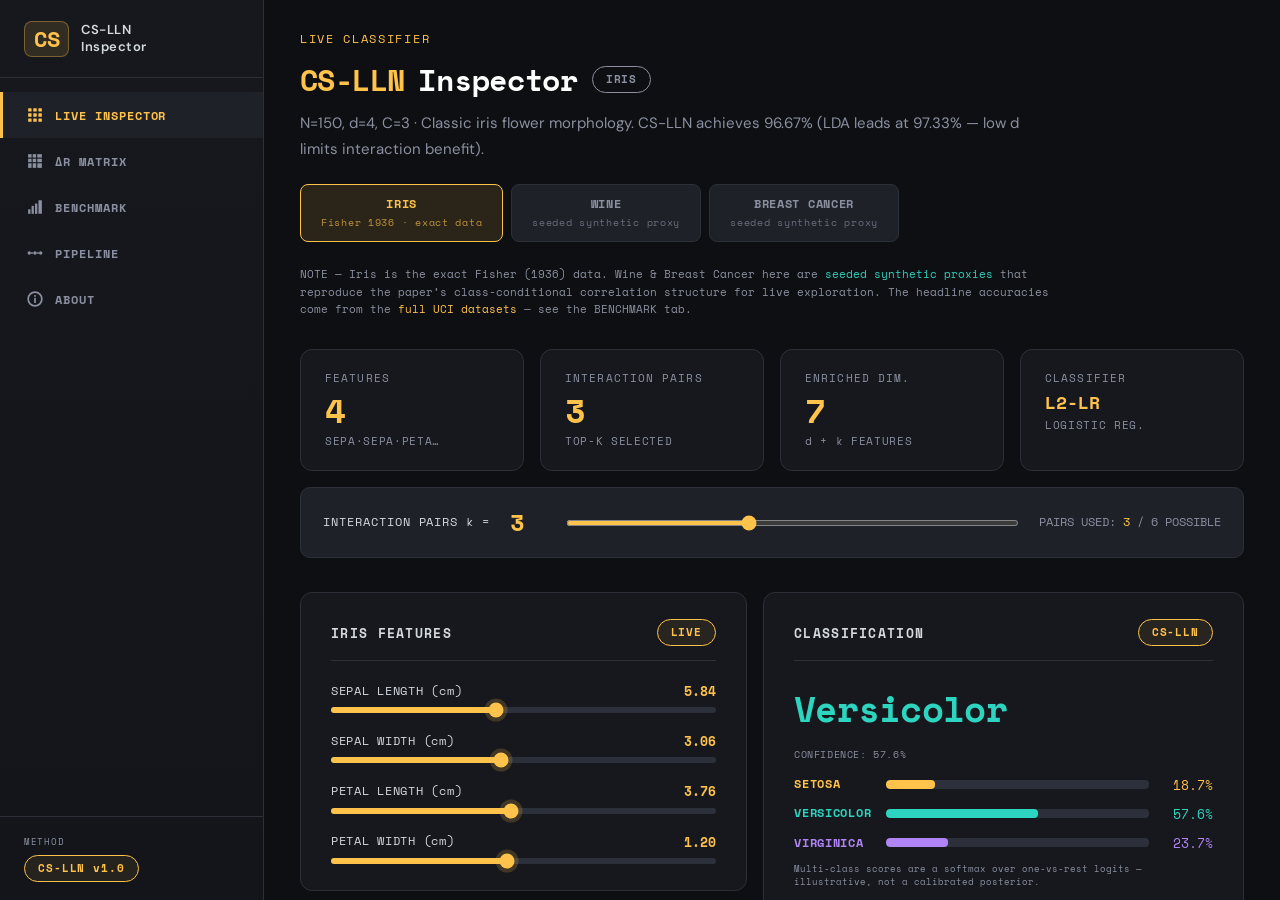
==== commit 3eca3f18: "syntax-fixes" ====
--- a/index.html
+++ b/index.html
@@ -98,7 +98,10 @@
       </div>
 
       <!-- Dataset selector -->
-      <div id="dataset-selector" style="display:flex;gap:8px;margin-bottom:12px;flex-wrap:wrap;"></div>
+      <div id="dataset-selector" style="display:flex;gap:8px;margin-bottom:8px;flex-wrap:wrap;"></div>
+      <div style="font-family:var(--font-mono);font-size:11px;color:var(--text-muted);line-height:1.6;margin-bottom:14px;max-width:760px;">
+        NOTE — Iris is the exact Fisher (1936) data. Wine &amp; Breast Cancer here are <span style="color:var(--blue)">seeded synthetic proxies</span> that reproduce the paper&rsquo;s class-conditional correlation structure for live exploration. The headline accuracies come from the <span style="color:var(--accent)">full UCI datasets</span> — see the BENCHMARK tab.
+      </div>
 
       <!-- Stat row -->
       <div class="stat-row stat-row--4">
@@ -215,7 +218,7 @@
         </div>
         <div class="stat-card">
           <div class="stat-card__label">BEST ΔR PAIR</div>
-          <div class="stat-card__value" style="font-size:14px;">0.695</div>
+          <div class="stat-card__value" style="font-size:18px;">0.70</div>
           <div class="stat-card__sub">MEAN AREA × RADIUS ERR</div>
         </div>
       </div>
@@ -257,7 +260,7 @@
 
           <div class="divider"></div>
 
-          <div style="font-family:var(--font-ui);font-size:12px;color:var(--text-muted);line-height:1.7;">
+          <div style="font-family:var(--font-ui);font-size:14px;color:var(--text-secondary);line-height:1.75;">
             The dominant pairs all involve combinations of
             <span style="color:var(--accent)">worst-radius</span>,
             <span style="color:var(--accent)">worst-area</span>, and
@@ -273,7 +276,7 @@
             CS-LLN ACCURACY vs. k  (5-FOLD CV)
           </div>
           <div class="chart-wrap">
-            <canvas id="k-chart" width="420" height="200" style="max-width:100%;"></canvas>
+            <canvas id="k-chart" width="440" height="230" style="max-width:100%;"></canvas>
           </div>
         </div>
 
@@ -454,7 +457,7 @@
               <span class="panel-title">KEY INTUITION</span>
               <span class="badge badge--blue">WHY IT WORKS</span>
             </div>
-            <div style="font-family:var(--font-ui);font-size:13px;color:var(--text-muted);line-height:1.7;">
+            <div style="font-family:var(--font-ui);font-size:15px;color:var(--text-secondary);line-height:1.75;">
               Naive Bayes implicitly assumes <span style="color:var(--accent);font-family:var(--font-mono)">R<sup>(c)</sup><sub>ij</sub> = 0</span> for all classes and all pairs.
               A pair with <span style="color:var(--accent);font-family:var(--font-mono)">ΔR<sub>ij</sub> = 0</span> is one NB is wrong about <em>consistently</em> — which doesn't bias the decision boundary.
               A pair with <span style="color:var(--accent);font-family:var(--font-mono)">ΔR<sub>ij</sub> ≫ 0</span> is one NB is wrong about in a <em>class-specific</em> way — which systematically distorts posteriors.
@@ -576,7 +579,7 @@
             <div class="panel-header">
               <span class="panel-title">ABSTRACT</span>
             </div>
-            <div style="font-family:var(--font-ui);font-size:13px;color:var(--text-muted);line-height:1.75;">
+            <div style="font-family:var(--font-ui);font-size:15px;color:var(--text-secondary);line-height:1.8;">
               The Naive Bayes classifier is widely used for its simplicity and speed, but its core assumption
               that all features are conditionally independent given the class label does not hold in most
               real-world datasets. When features are correlated in class-specific ways, NB either double-counts
@@ -594,7 +597,7 @@
               <span class="panel-title">PLANNED EXTENSION</span>
               <span class="badge badge--purple">IN PROGRESS</span>
             </div>
-            <div style="font-family:var(--font-ui);font-size:13px;color:var(--text-muted);line-height:1.7;margin-bottom:12px;">
+            <div style="font-family:var(--font-ui);font-size:15px;color:var(--text-secondary);line-height:1.75;margin-bottom:12px;">
               Real-world validation on a <span style="color:var(--accent)">student academic performance dataset</span>
               collected via anonymous survey at LNCT Bhopal. 20 features, 3 performance classes (High / Average / At-Risk), target 200–400 responses.
             </div>
--- a/style.css
+++ b/style.css
@@ -362,6 +362,11 @@
   cursor: pointer;
   width: 100%;
 }
+.slider-wrap:has(input[type=range]:focus-visible) {
+  outline: 2px solid var(--accent);
+  outline-offset: 4px;
+  border-radius: 3px;
+}
 .slider-track {
   position: absolute;
   left: 0;
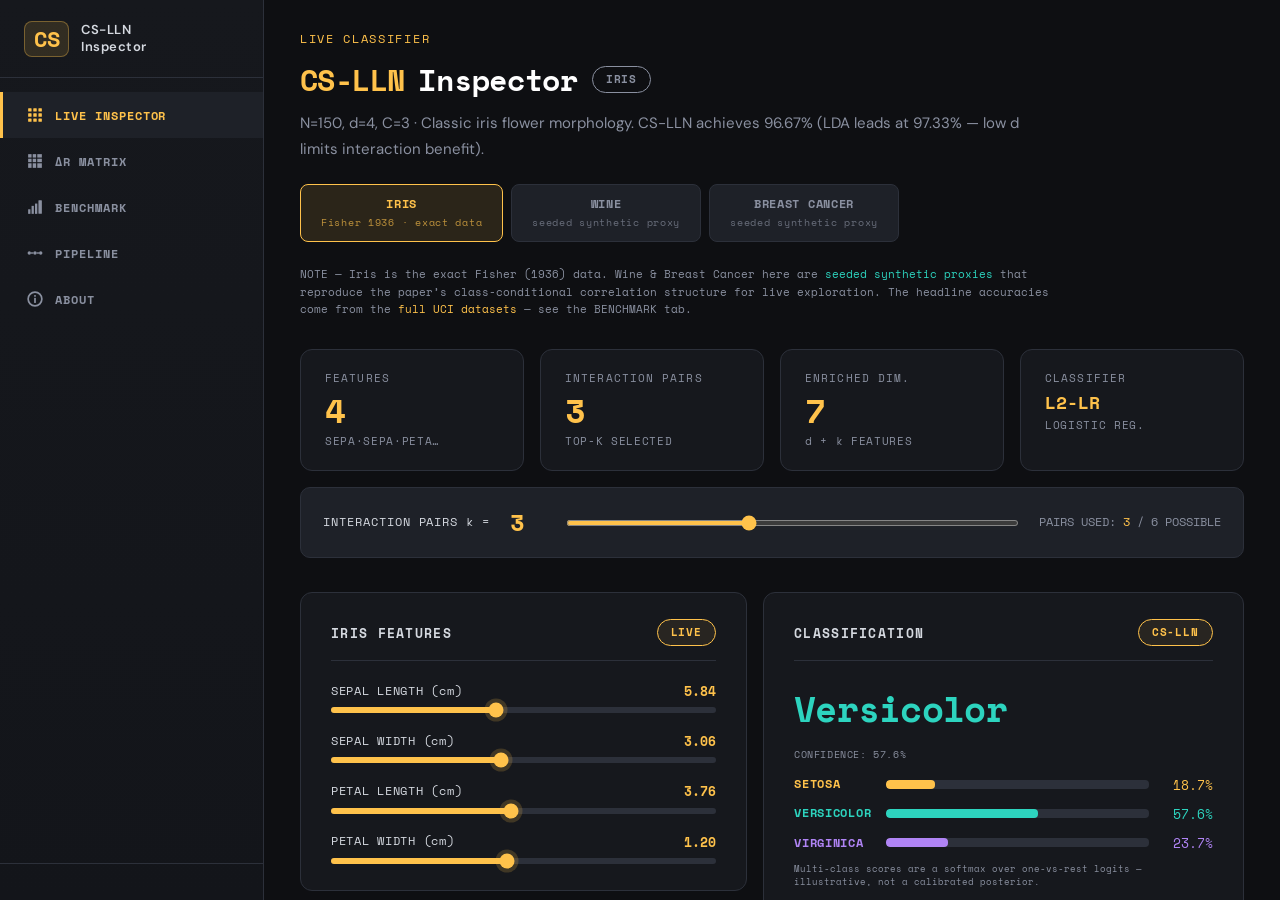
==== commit 5015ac7e: "responsive-adjsutment-1" ====
--- a/index.html
+++ b/index.html
@@ -4,6 +4,7 @@
   <meta charset="UTF-8" />
   <meta name="viewport" content="width=device-width, initial-scale=1.0" />
   <title>CS-LLN Inspector — Context-Shifting Log-Linear Network</title>
+  <link rel="icon" type="image/svg+xml" href="data:image/svg+xml,<svg xmlns='http://www.w3.org/2000/svg' viewBox='0 0 64 64'><rect width='64' height='64' fill='%230E0F12'/><text x='50%' y='50%' dominant-baseline='middle' text-anchor='middle' font-family='monospace' font-size='32' font-weight='bold' fill='%23FFC24B' letter-spacing='-1'>CS</text></svg>" />
   <link rel="stylesheet" href="style.css" />
 </head>
 <body>
@@ -72,10 +73,7 @@
         ABOUT
       </button>
     </nav>
-    <div class="sidebar__footer">
-      <div style="font-size:9px;color:var(--text-muted);font-family:var(--font-mono);letter-spacing:0.08em;margin-bottom:6px;">METHOD</div>
-      <span class="badge badge--accent">CS-LLN v1.0</span>
-    </div>
+    <div class="sidebar__footer"></div>
   </aside>
 
   <!-- ── Main content ──────────────────────────── -->
--- a/style.css
+++ b/style.css
@@ -561,15 +561,119 @@
 .about-row__val--accent { color: var(--accent); }
 
 /* ── Responsive ── */
+
+/* Tablet: 1100px and below */
 @media (max-width: 1100px) {
   .stat-row--4 { grid-template-columns: repeat(2, 1fr); }
   .two-col { grid-template-columns: 1fr; }
   .three-col { grid-template-columns: 1fr; }
 }
-@media (max-width: 720px) {
-  .sidebar { width: 64px; }
-  .sidebar__logo-name, .nav-btn, .sidebar__footer { font-size: 0; }
-  .nav-btn { justify-content: center; padding: 0; }
-  .main { padding: 20px 16px; }
-  .stat-row--4, .stat-row--3 { grid-template-columns: 1fr; }
-}
+
+/* Tablet: 920px and below */
+@media (max-width: 920px) {
+  .sidebar { width: 220px; }
+  .main { padding: 24px 20px; }
+}
+
+/* Mobile: 768px and below */
+@media (max-width: 768px) {
+  .shell { flex-direction: column; height: 100%; }
+
+  .sidebar {
+    width: 100%;
+    height: auto;
+    max-height: 70px;
+    border-right: none;
+    border-bottom: 1px solid var(--border);
+    flex-direction: row;
+    align-items: center;
+    padding: 0;
+  }
+
+  .sidebar__logo {
+    height: 70px;
+    padding: 0 16px;
+    border-bottom: none;
+    border-right: 1px solid var(--border);
+  }
+
+  .sidebar__nav {
+    flex: 1;
+    display: flex;
+    flex-direction: row;
+    padding: 0 8px;
+    gap: 0;
+  }
+
+  .nav-btn {
+    height: 70px;
+    font-size: 0;
+    padding: 0 12px;
+    border-left: none;
+    border-bottom: 3px solid transparent;
+    justify-content: center;
+    align-items: center;
+  }
+
+  .nav-btn svg { width: 18px; height: 18px; }
+  .nav-btn.active { border-bottom-color: var(--accent); background: transparent; }
+
+  .sidebar__footer { display: none; }
+
+  .main {
+    flex: 1;
+    padding: 16px 14px;
+    overflow-y: auto;
+    gap: 12px;
+  }
+
+  .page-header { margin-bottom: 12px; }
+  .page-header__eyebrow { font-size: 11px; }
+
+  .stat-row--4, .stat-row--3, .stat-row--2 { grid-template-columns: 1fr; }
+
+  .card { padding: 16px 18px; }
+  .card.card--flush { padding: 0; }
+
+  .panel-title { font-size: 11px; }
+  .stat-card__value { font-size: 28px; }
+}
+
+/* Mobile: 480px and below */
+@media (max-width: 480px) {
+  .sidebar__logo {
+    padding: 0 12px;
+  }
+
+  .sidebar__logo-mark {
+    font-size: 16px;
+    padding: 4px 7px;
+  }
+
+  .main { padding: 12px 10px; }
+
+  .card { padding: 14px 14px; }
+
+  .page-header__eyebrow { font-size: 10px; }
+
+  .stat-card__value { font-size: 24px; }
+  .stat-card__label { font-size: 10px; }
+
+  .heatmap-cell { width: 48px; height: 36px; font-size: 10px; }
+  .heatmap-label { font-size: 9px; max-width: 70px; }
+
+  .slider-row__label { font-size: 11px; }
+  .slider-row__value { font-size: 12px; }
+
+  .result-class { font-size: 28px; }
+  .result-bar-label { font-size: 11px; min-width: 70px; }
+
+  .pipeline-step { gap: 12px; padding: 16px 0; }
+  .pipeline-step__num { font-size: 22px; min-width: 32px; }
+  .pipeline-step__label { font-size: 13px; }
+  .pipeline-step__desc { font-size: 13px; }
+
+  .cmp-table th, .cmp-table td { padding: 8px 10px; font-size: 12px; }
+
+  .feature-sliders { gap: 14px; }
+}
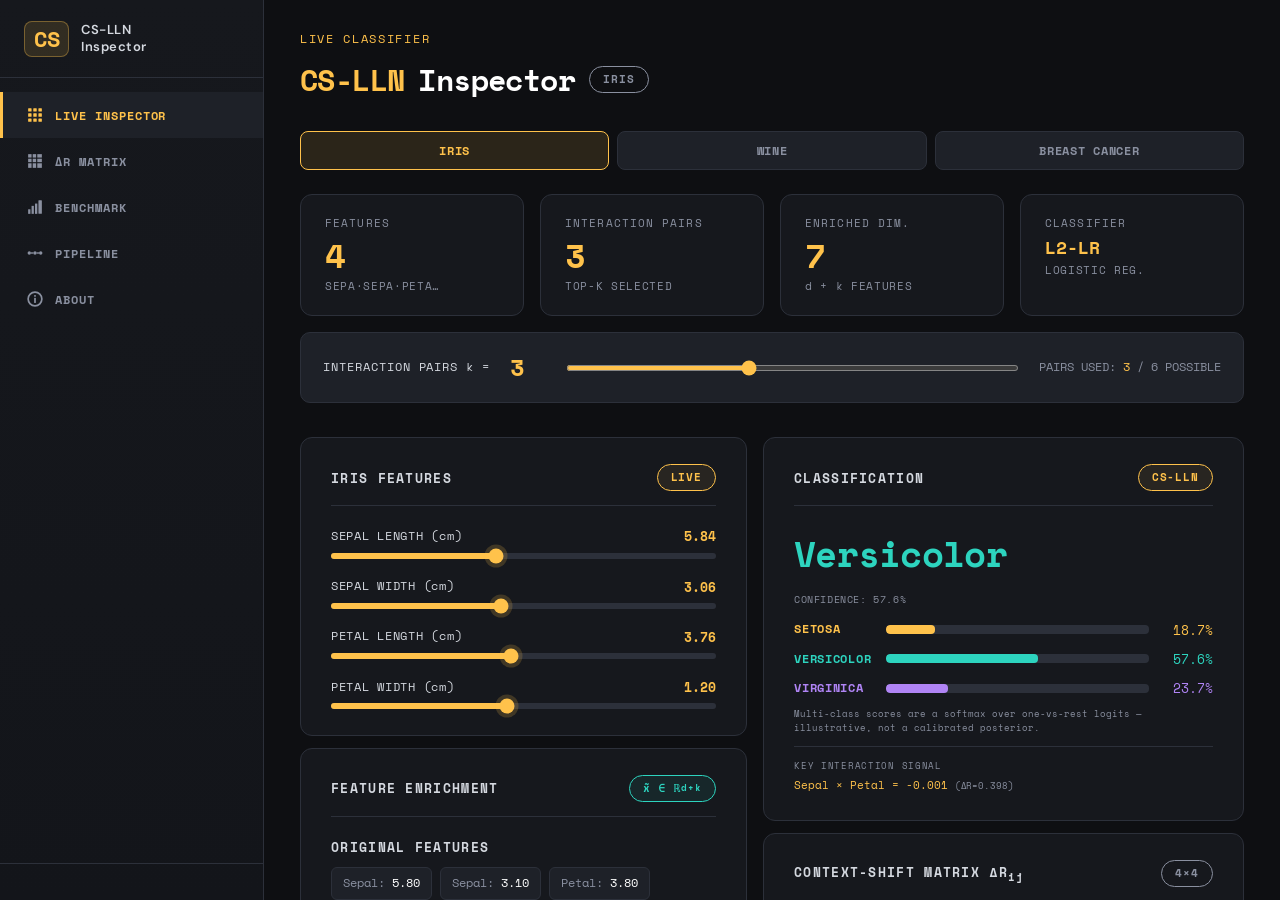
==== commit e4ab1be9: "completed-resposice-redesign" ====
--- a/index.html
+++ b/index.html
@@ -11,7 +11,7 @@
 <div class="shell">
 
   <!-- ── Sidebar ──────────────────────────────── -->
-  <aside class="sidebar">
+  <aside class="sidebar" id="sidebar">
     <div class="sidebar__logo">
       <span class="sidebar__logo-mark">CS</span>
       <div class="sidebar__logo-name">CS-LLN<br>Inspector</div>
@@ -85,21 +85,15 @@
       <!-- Page header -->
       <div class="page-header">
         <div class="page-header__eyebrow">LIVE CLASSIFIER</div>
-        <div style="display:flex;align-items:center;gap:14px;margin-bottom:6px;">
-          <span style="font-family:var(--font-mono);font-size:30px;font-weight:700;color:var(--accent);letter-spacing:-0.02em;">CS-LLN</span>
-          <span style="font-family:var(--font-mono);font-size:30px;font-weight:700;color:var(--text-primary);letter-spacing:-0.01em;">Inspector</span>
+        <div class="inspector-title-row">
+          <span class="inspector-title-cs" style="color:var(--accent);">CS-LLN</span>
+          <span class="inspector-title-name" style="color:var(--text-primary);">Inspector</span>
           <span class="badge badge--muted" id="ds-badge">IRIS</span>
         </div>
-        <div class="page-header__sub" id="ds-desc">
-          Context-Shifting Log-Linear Network — select a dataset below and adjust feature sliders to see real-time CS-LLN classification with interaction terms.
-        </div>
       </div>
 
       <!-- Dataset selector -->
-      <div id="dataset-selector" style="display:flex;gap:8px;margin-bottom:8px;flex-wrap:wrap;"></div>
-      <div style="font-family:var(--font-mono);font-size:11px;color:var(--text-muted);line-height:1.6;margin-bottom:14px;max-width:760px;">
-        NOTE — Iris is the exact Fisher (1936) data. Wine &amp; Breast Cancer here are <span style="color:var(--blue)">seeded synthetic proxies</span> that reproduce the paper&rsquo;s class-conditional correlation structure for live exploration. The headline accuracies come from the <span style="color:var(--accent)">full UCI datasets</span> — see the BENCHMARK tab.
-      </div>
+      <div id="dataset-selector" style="display:flex;gap:8px;margin-bottom:8px;"></div>
 
       <!-- Stat row -->
       <div class="stat-row stat-row--4">
--- a/style.css
+++ b/style.css
@@ -513,6 +513,18 @@
   line-height: 1.7;
 }
 
+/* Inspector title row — responsive single-line heading */
+.inspector-title-row { display: flex; align-items: center; gap: 14px; margin-bottom: 6px; }
+.inspector-title-cs,
+.inspector-title-name {
+  font-family: var(--font-mono);
+  font-size: clamp(18px, 4vw, 30px);
+  font-weight: 700;
+  letter-spacing: -0.02em;
+  white-space: nowrap;
+  flex-shrink: 0;
+}
+
 /* ── Enriched features display ── */
 .enrich-wrap { display: flex; flex-wrap: wrap; gap: 8px; margin-top: 10px; }
 .enrich-chip {
@@ -560,6 +572,12 @@
 .about-row__val { font-family: var(--font-mono); font-size: 13px; font-weight: 700; color: var(--text-secondary); text-align: right; }
 .about-row__val--accent { color: var(--accent); }
 
+/* ── Sidebar toggle button ── */
+.sidebar__toggle { display: none; }
+
+/* ── Sidebar backdrop overlay ── */
+.sidebar-backdrop { display: none; }
+
 /* ── Responsive ── */
 
 /* Tablet: 1100px and below */
@@ -575,105 +593,195 @@
   .main { padding: 24px 20px; }
 }
 
-/* Mobile: 768px and below */
+/* Mobile: 768px and below — icon-only sidebar rail */
 @media (max-width: 768px) {
-  .shell { flex-direction: column; height: 100%; }
-
+  .shell {
+    flex-direction: row;
+    height: 100vh;
+    overflow: hidden;
+  }
+
+  /* Narrow icon rail */
   .sidebar {
+    width: 52px;
+    flex-shrink: 0;
+    height: 100vh;
+    overflow: hidden;
+    border-right: 1px solid var(--border);
+    border-bottom: none;
+    display: flex;
+    flex-direction: column;
+    align-items: center;
+  }
+
+  /* Logo: show only the CS mark, hide name */
+  .sidebar__logo {
     width: 100%;
-    height: auto;
-    max-height: 70px;
+    height: 56px;
+    padding: 0;
+    justify-content: center;
+    border-bottom: 1px solid var(--border);
     border-right: none;
-    border-bottom: 1px solid var(--border);
-    flex-direction: row;
-    align-items: center;
-    padding: 0;
-  }
-
-  .sidebar__logo {
-    height: 70px;
-    padding: 0 16px;
-    border-bottom: none;
-    border-right: 1px solid var(--border);
-  }
-
+    gap: 0;
+  }
+  .sidebar__logo-name { display: none; }
+  .sidebar__logo-mark {
+    font-size: 13px;
+    padding: 5px 7px;
+  }
+
+  /* Nav: icon-only centered buttons */
   .sidebar__nav {
     flex: 1;
+    width: 100%;
+    padding: 10px 0;
     display: flex;
-    flex-direction: row;
-    padding: 0 8px;
-    gap: 0;
+    flex-direction: column;
+    align-items: center;
+    overflow-y: auto;
+    gap: 2px;
   }
 
   .nav-btn {
-    height: 70px;
+    width: 44px;
+    height: 44px;
+    padding: 0;
     font-size: 0;
-    padding: 0 12px;
     border-left: none;
-    border-bottom: 3px solid transparent;
+    border-right: 3px solid transparent;
+    border-bottom: none;
     justify-content: center;
     align-items: center;
+    border-radius: 8px;
+    gap: 0;
   }
 
   .nav-btn svg { width: 18px; height: 18px; }
-  .nav-btn.active { border-bottom-color: var(--accent); background: transparent; }
+  .nav-btn.active {
+    border-right-color: var(--accent);
+    background: var(--bg-card-2);
+    color: var(--accent);
+    border-radius: 8px 0 0 8px;
+  }
 
   .sidebar__footer { display: none; }
 
+  /* Main scrolls independently */
   .main {
     flex: 1;
-    padding: 16px 14px;
+    min-width: 0;
     overflow-y: auto;
+    padding: 14px 12px;
     gap: 12px;
-  }
-
-  .page-header { margin-bottom: 12px; }
-  .page-header__eyebrow { font-size: 11px; }
-
-  .stat-row--4, .stat-row--3, .stat-row--2 { grid-template-columns: 1fr; }
-
-  .card { padding: 16px 18px; }
+    margin-top: 0;
+  }
+
+  .page-header { margin-bottom: 10px; }
+  .page-header__eyebrow { font-size: 10px; }
+  .page-header__title { font-size: 22px; }
+  .page-header__sub { font-size: 13px; max-width: 100%; }
+
+  /* Inspector header title row — single line, fluid size */
+  .inspector-title-row {
+    flex-wrap: nowrap !important;
+    gap: 8px !important;
+  }
+  .inspector-title-row .inspector-title-cs {
+    font-size: clamp(16px, 5vw, 26px) !important;
+  }
+  .inspector-title-row .inspector-title-name {
+    font-size: clamp(16px, 5vw, 26px) !important;
+  }
+
+  .stat-row--4 { grid-template-columns: repeat(2, 1fr); }
+  .stat-row--3 { grid-template-columns: repeat(3, 1fr); }
+  .stat-row--2 { grid-template-columns: repeat(2, 1fr); }
+
+  .card { padding: 14px 14px; }
   .card.card--flush { padding: 0; }
 
-  .panel-title { font-size: 11px; }
-  .stat-card__value { font-size: 28px; }
-}
-
-/* Mobile: 480px and below */
+  .panel-header { margin-bottom: 14px; padding-bottom: 10px; }
+  .panel-title { font-size: 10px; }
+  .stat-card__value { font-size: 26px; }
+  .stat-card__label { font-size: 10px; }
+  .stat-card__sub { font-size: 10px; }
+
+  .two-col { grid-template-columns: 1fr; }
+  .three-col { grid-template-columns: 1fr; }
+
+  .k-row {
+    flex-wrap: wrap;
+    gap: 8px;
+    padding: 14px 16px;
+  }
+  .k-row input[type=range] { width: 100%; flex-basis: 100%; }
+  .k-row__info { font-size: 11px; }
+
+  .pair-names { min-width: auto; font-size: 11px; flex-wrap: wrap; }
+  .result-bar-label { min-width: 58px; font-size: 11px; }
+
+  .feature-sliders { gap: 14px; }
+}
+
+/* Smaller mobiles: 480px and below */
 @media (max-width: 480px) {
-  .sidebar__logo {
-    padding: 0 12px;
-  }
-
-  .sidebar__logo-mark {
-    font-size: 16px;
-    padding: 4px 7px;
-  }
-
-  .main { padding: 12px 10px; }
-
-  .card { padding: 14px 14px; }
-
-  .page-header__eyebrow { font-size: 10px; }
-
-  .stat-card__value { font-size: 24px; }
-  .stat-card__label { font-size: 10px; }
-
-  .heatmap-cell { width: 48px; height: 36px; font-size: 10px; }
-  .heatmap-label { font-size: 9px; max-width: 70px; }
-
-  .slider-row__label { font-size: 11px; }
-  .slider-row__value { font-size: 12px; }
-
-  .result-class { font-size: 28px; }
-  .result-bar-label { font-size: 11px; min-width: 70px; }
-
-  .pipeline-step { gap: 12px; padding: 16px 0; }
-  .pipeline-step__num { font-size: 22px; min-width: 32px; }
-  .pipeline-step__label { font-size: 13px; }
-  .pipeline-step__desc { font-size: 13px; }
-
-  .cmp-table th, .cmp-table td { padding: 8px 10px; font-size: 12px; }
-
-  .feature-sliders { gap: 14px; }
-}
+  .sidebar { width: 48px; }
+
+  .sidebar__logo { height: 50px; }
+  .sidebar__logo-mark { font-size: 11px; padding: 4px 6px; }
+
+  .nav-btn { width: 40px; height: 40px; }
+  .nav-btn svg { width: 16px; height: 16px; }
+
+  .main { padding: 10px 10px; gap: 10px; }
+
+  .page-header__title { font-size: 20px; }
+
+  .stat-row--4, .stat-row--3, .stat-row--2 { grid-template-columns: repeat(2, 1fr); }
+
+  .card { padding: 12px 12px; }
+
+  .stat-card__value { font-size: 22px; }
+  .stat-card__label { font-size: 9px; }
+  .stat-card__sub { font-size: 9px; }
+
+  .heatmap-cell { width: 36px; height: 30px; font-size: 8px; }
+  .heatmap-label { font-size: 8px; max-width: 50px; }
+
+  .slider-row__label { font-size: 10px; }
+  .slider-row__value { font-size: 11px; }
+
+  .result-class { font-size: 22px; }
+  .result-bar-label { font-size: 9px; min-width: 50px; }
+  .result-bar-row { gap: 6px; margin-bottom: 6px; }
+
+  .pipeline-step { gap: 10px; padding: 12px 0; }
+  .pipeline-step__num { font-size: 18px; min-width: 28px; }
+  .pipeline-step__label { font-size: 11px; }
+  .pipeline-step__desc { font-size: 12px; line-height: 1.6; }
+  .pipeline-step__formula { font-size: 10px; padding: 6px 10px; }
+
+  .cmp-table th, .cmp-table td { padding: 6px 8px; font-size: 10px; }
+
+  .about-row { padding: 6px 0; }
+  .about-row__key { font-size: 10px; }
+  .about-row__val { font-size: 11px; }
+
+  .enrich-chip { font-size: 10px; padding: 4px 8px; }
+  .enrich-wrap { gap: 5px; }
+
+  .pair-row { gap: 6px; margin-bottom: 7px; }
+  .pair-names { font-size: 10px; }
+  .pair-score { font-size: 11px; min-width: 38px; }
+
+  .k-row { padding: 10px 12px; margin-bottom: 12px; }
+  .k-row__label { font-size: 10px; }
+  .k-row__val { font-size: 18px; }
+  .k-row__info { font-size: 10px; }
+
+  .badge { font-size: 9px; padding: 3px 9px; }
+
+  .chart-wrap canvas { max-width: 100% !important; }
+
+  .divider { margin: 10px 0; }
+}
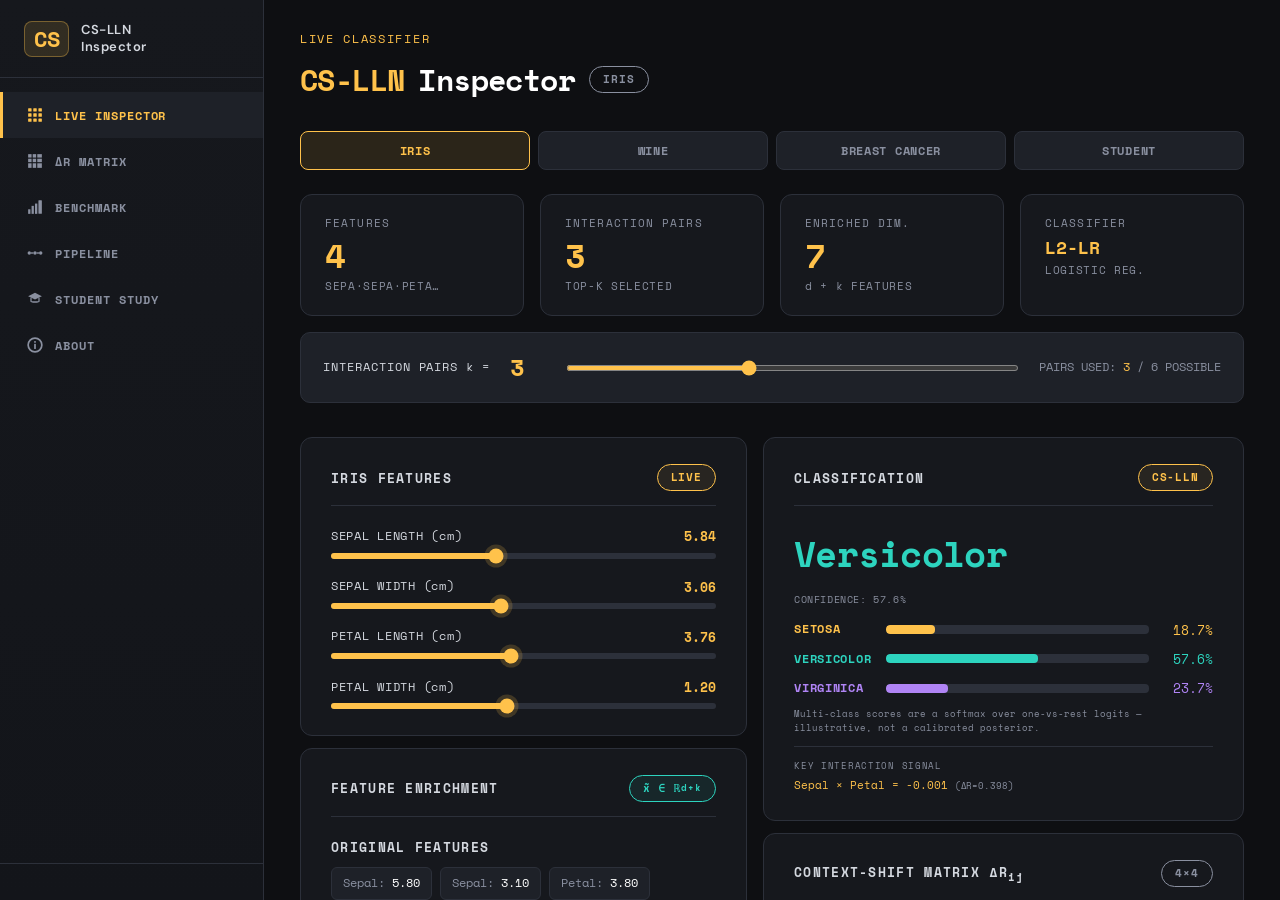
==== commit 2a07900d: "Add live student-data study page; update site and LEARN.md" ====
--- a/index.html
+++ b/index.html
@@ -64,6 +64,13 @@
         </svg>
         PIPELINE
       </button>
+      <button class="nav-btn" data-page="student">
+        <svg width="14" height="14" viewBox="0 0 14 14" fill="none">
+          <path d="M7 1.5 L13 4.5 L7 7.5 L1 4.5 Z" fill="currentColor"/>
+          <path d="M3.5 6 v3 c0 1 7 1 7 0 v-3" stroke="currentColor" stroke-width="1.1" fill="none"/>
+        </svg>
+        STUDENT STUDY
+      </button>
       <button class="nav-btn" data-page="about">
         <svg width="14" height="14" viewBox="0 0 14 14" fill="none">
           <circle cx="7" cy="7" r="6" stroke="currentColor" stroke-width="1.5"/>
@@ -519,6 +526,209 @@
       </div>
     </div><!-- /pipeline -->
 
+    <!-- ══ STUDENT STUDY PAGE ══ -->
+    <div id="page-student" class="page">
+
+      <div class="page-header">
+        <div class="page-header__eyebrow">REAL-WORLD VALIDATION · COMPLETED STUDY</div>
+        <div class="inspector-title-row">
+          <span class="inspector-title-cs" style="color:var(--accent);">STUDENT</span>
+          <span class="inspector-title-name" style="color:var(--text-primary);">Performance</span>
+          <span class="badge badge--accent">LIVE MODEL</span>
+        </div>
+        <div class="page-header__sub">
+          CS-LLN applied to the sessional (internal-assessment) marks of <strong>213 Computer Science
+          undergraduates at LNCT Bhopal</strong>, predicting each student's final performance band from
+          mid-sem, quiz, and practical-lab marks. This validates the method on messy, real institutional
+          data — not just clean UCI benchmarks.
+        </div>
+      </div>
+
+      <!-- Stat row -->
+      <div class="stat-row stat-row--4">
+        <div class="stat-card">
+          <div class="stat-card__label">STUDENTS (N)</div>
+          <div class="stat-card__value">213</div>
+          <div class="stat-card__sub">CSE · LNCT BHOPAL</div>
+        </div>
+        <div class="stat-card">
+          <div class="stat-card__label">SESSIONAL FEATURES</div>
+          <div class="stat-card__value">14</div>
+          <div class="stat-card__sub">MID · QUIZ · PRACTICAL</div>
+        </div>
+        <div class="stat-card">
+          <div class="stat-card__label">PERFORMANCE CLASSES</div>
+          <div class="stat-card__value">3</div>
+          <div class="stat-card__sub">HIGH · AVERAGE · AT-RISK</div>
+        </div>
+        <div class="stat-card">
+          <div class="stat-card__label">CS-LLN ACCURACY</div>
+          <div class="stat-card__value">66.69<span style="font-size:16px">%</span></div>
+          <div class="stat-card__sub">+6.13pp vs NAIVE BAYES</div>
+        </div>
+      </div>
+
+      <!-- Data honesty note -->
+      <div class="card" style="border-color:rgba(var(--blue-rgb),0.35);">
+        <div style="font-family:var(--font-ui);font-size:13.5px;color:var(--text-secondary);line-height:1.7;">
+          <span style="color:var(--blue);font-family:var(--font-mono);font-size:11px;font-weight:700;letter-spacing:0.06em;">DATA NOTE&nbsp;&nbsp;</span>
+          The <strong>headline numbers on this page</strong> (accuracy table, top-pair table) come from the
+          <strong>real, anonymized</strong> student dataset used in the paper. The <strong>live predictor
+          below</strong> trains in your browser on a <strong>seeded synthetic proxy</strong> that reproduces
+          the study's class-conditional correlation-shift structure — the raw student marks stay private. This
+          is the same honesty policy the site uses for the Wine and Breast-Cancer live demos.
+        </div>
+      </div>
+
+      <!-- Motivation -->
+      <div class="two-col">
+        <div class="card">
+          <div class="panel-header">
+            <span class="panel-title">WHY THIS DATASET BREAKS NAIVE BAYES</span>
+            <span class="badge badge--purple">THE WITHDRAWAL SPIRAL</span>
+          </div>
+          <div style="font-family:var(--font-ui);font-size:15px;color:var(--text-secondary);line-height:1.75;">
+            Study habits don't fail independently. A student who starts slipping in theory mid-sems tends,
+            <em>at the same time</em>, to do worse in quizzes, skip practical classes, and stop submitting
+            lab term-work — what Tinto's model of student attrition calls the
+            <span style="color:var(--accent)">withdrawal spiral</span>.
+            <br><br>
+            That produces a <strong>class-specific</strong> coupling: among <span style="color:var(--danger)">at-risk</span>
+            students, quiz marks and practical marks are strongly correlated (both collapse together); among
+            <span style="color:var(--accent)">high performers</span> the same pair is decoupled (uniformly good).
+            Naive Bayes, which assumes features are independent within each class, is structurally blind to this
+            shift. CS-LLN screens for exactly these <span style="color:var(--accent);font-family:var(--font-mono)">ΔR<sub>ij</sub></span>
+            pairs and hands them to logistic regression as product features — turning a blind spot into an
+            early-warning signal.
+          </div>
+        </div>
+
+        <div class="card">
+          <div class="panel-header">
+            <span class="panel-title">CLASS DEFINITION (BY CGPA)</span>
+            <span class="badge badge--muted">N = 213</span>
+          </div>
+          <div class="about-row"><span class="about-row__key" style="color:var(--accent)">HIGH PERFORMERS</span><span class="about-row__val">CGPA ≥ 7.8 · 69 students</span></div>
+          <div class="about-row"><span class="about-row__key" style="color:var(--blue)">AVERAGE PERFORMERS</span><span class="about-row__val">7.0 ≤ CGPA &lt; 7.8 · 94 students</span></div>
+          <div class="about-row"><span class="about-row__key" style="color:var(--danger)">AT-RISK STUDENTS</span><span class="about-row__val">CGPA &lt; 7.0 · 50 students</span></div>
+          <div class="divider"></div>
+          <div class="panel-header" style="margin-top:4px;">
+            <span class="panel-title">PIPELINE ON THIS DATA</span>
+          </div>
+          <div class="about-row"><span class="about-row__key">STANDARDISE</span><span class="about-row__val">z-score marks (train folds only)</span></div>
+          <div class="about-row"><span class="about-row__key">SCREEN ΔR<sub>ij</sub></span><span class="about-row__val">rank 91 pairs by shift</span></div>
+          <div class="about-row"><span class="about-row__key">SELECT k</span><span class="about-row__val--accent about-row__val">k = 5 (inner CV)</span></div>
+          <div class="about-row"><span class="about-row__key">ENRICH + LR</span><span class="about-row__val">14 → 19 features → L2-LR</span></div>
+          <div class="about-row"><span class="about-row__key">EVALUATE</span><span class="about-row__val">5-fold stratified CV</span></div>
+        </div>
+      </div>
+
+      <!-- LIVE PREDICTOR -->
+      <div class="page-header" style="margin-top:8px;">
+        <div class="page-header__eyebrow">INTERACTIVE</div>
+        <div class="page-header__title">LIVE EARLY-WARNING PREDICTOR</div>
+        <div class="page-header__sub">
+          A CS-LLN model trained live in your browser on the seeded student proxy. Move the sliders to enter a
+          student's key sessional marks and watch the predicted performance band update in real time. Unset
+          features are held at the cohort average.
+        </div>
+      </div>
+
+      <div class="two-col">
+        <div class="card">
+          <div class="panel-header">
+            <span class="panel-title">KEY SESSIONAL MARKS</span>
+            <span class="badge badge--accent">LIVE</span>
+          </div>
+          <div class="feature-sliders" id="stu-sliders">
+            <div style="font-family:var(--font-mono);font-size:11px;color:var(--text-muted);padding:12px 0;">LOADING MODEL...</div>
+          </div>
+        </div>
+
+        <div style="display:flex;flex-direction:column;gap:12px;">
+          <div class="card">
+            <div class="panel-header">
+              <span class="panel-title">PREDICTED PERFORMANCE BAND</span>
+              <span class="badge badge--accent">CS-LLN</span>
+            </div>
+            <div id="stu-result">
+              <div style="font-family:var(--font-mono);font-size:11px;color:var(--text-muted);">COMPUTING...</div>
+            </div>
+          </div>
+
+          <div class="card">
+            <div class="panel-header">
+              <span class="panel-title">LIVE ΔR<sub>ij</sub> — SELECTED PAIRS</span>
+              <span class="badge badge--muted">TOP-k</span>
+            </div>
+            <div id="stu-live-pairs">
+              <div style="font-family:var(--font-mono);font-size:11px;color:var(--text-muted);">COMPUTING...</div>
+            </div>
+          </div>
+        </div>
+      </div>
+
+      <!-- RESULTS TABLE -->
+      <div class="card card--flush">
+        <div style="padding:16px 20px 0;">
+          <div class="panel-header">
+            <span class="panel-title">5-FOLD CROSS-VALIDATION RESULTS — REAL DATASET</span>
+            <span class="badge badge--muted">N=213, d=14, C=3</span>
+          </div>
+          <div class="bench-note" style="font-family:var(--font-mono);font-size:9px;color:var(--text-muted);margin-bottom:12px;letter-spacing:0.04em;">
+            CS-LLN corrects Naive Bayes' calibration (log-loss 1.87 → 0.78, 2.40× better) and beats both tree ensembles.
+            The discriminative linear baselines (LR, SVM, LDA) lead by a small margin — CS-LLN is competitive while staying interpretable.
+          </div>
+        </div>
+        <div id="stu-results-table" style="padding:0 0 4px;overflow-x:auto;"></div>
+      </div>
+
+      <div class="two-col">
+        <div class="card">
+          <div class="panel-header">
+            <span class="panel-title">ACCURACY — ALL MODELS</span>
+            <span class="badge badge--muted">5-FOLD CV</span>
+          </div>
+          <div id="stu-acc-bars"></div>
+        </div>
+
+        <div class="card">
+          <div class="panel-header">
+            <span class="panel-title">LOG-LOSS: CS-LLN vs NAIVE BAYES</span>
+            <span class="badge badge--accent">2.40× BETTER</span>
+          </div>
+          <div style="font-family:var(--font-ui);font-size:15px;color:var(--text-secondary);line-height:1.75;">
+            The accuracy gain over Gaussian Naive Bayes (+6.13pp) is real, but the bigger story is
+            <span style="color:var(--accent)">calibration</span>. GNB's log-loss on this data is a poor
+            <span style="font-family:var(--font-mono)">1.8669</span> — it is confidently wrong about many
+            students because it double-counts the coupled quiz/practical marks. Adding just five
+            correlation-shifting product terms drops the log-loss to
+            <span style="font-family:var(--font-mono);color:var(--accent)">0.7768</span>, meaning CS-LLN's
+            probability estimates of who is at risk are far more trustworthy — the property that matters most
+            for an early-warning tool.
+          </div>
+        </div>
+      </div>
+
+      <!-- TOP PAIRS -->
+      <div class="card">
+        <div class="panel-header">
+          <span class="panel-title">TOP-5 CORRELATION-SHIFTING PAIRS — EDUCATIONAL INTERPRETATION</span>
+          <span class="badge badge--accent">ΔR<sub>ij</sub> · REAL DATA</span>
+        </div>
+        <div id="stu-pairs"></div>
+        <div class="divider"></div>
+        <div style="font-family:var(--font-ui);font-size:14px;color:var(--text-secondary);line-height:1.75;">
+          The ranking is dominated by pairs involving <span style="color:var(--accent)">CS503 quiz</span> marks
+          coupled with <span style="color:var(--accent)">practical lab work</span>. These are precisely the
+          relationships the withdrawal-spiral theory predicts: continuous-assessment engagement (quizzes) and
+          hands-on engagement (labs) rise and fall together for at-risk students, but move independently for
+          high performers. CS-LLN discovers this from marks alone — no survey, no manual feature engineering.
+        </div>
+      </div>
+
+    </div><!-- /student -->
+
     <!-- ══ ABOUT PAGE ══ -->
     <div id="page-about" class="page">
 
@@ -586,19 +796,21 @@
 
           <div class="card">
             <div class="panel-header">
-              <span class="panel-title">PLANNED EXTENSION</span>
-              <span class="badge badge--purple">IN PROGRESS</span>
+              <span class="panel-title">REAL-WORLD VALIDATION</span>
+              <span class="badge badge--accent">COMPLETED</span>
             </div>
             <div style="font-family:var(--font-ui);font-size:15px;color:var(--text-secondary);line-height:1.75;margin-bottom:12px;">
-              Real-world validation on a <span style="color:var(--accent)">student academic performance dataset</span>
-              collected via anonymous survey at LNCT Bhopal. 20 features, 3 performance classes (High / Average / At-Risk), target 200–400 responses.
+              CS-LLN was validated on a real <span style="color:var(--accent)">student academic performance dataset</span>
+              of 213 CSE undergraduates at LNCT Bhopal, using sessional mid-sem, quiz, and practical-lab marks to
+              predict final CGPA band. See the <span style="color:var(--accent)">STUDENT STUDY</span> tab for the live
+              model, results, and top correlation-shifting pairs.
             </div>
             <div>
-              <div class="about-row"><span class="about-row__key">FEATURES</span><span class="about-row__val">20 (survey, Likert + binary)</span></div>
-              <div class="about-row"><span class="about-row__key">CLASSES</span><span class="about-row__val">3 (CGPA bands)</span></div>
-              <div class="about-row"><span class="about-row__key">TARGET N</span><span class="about-row__val">200–400 responses</span></div>
-              <div class="about-row"><span class="about-row__key">TOP EXPECTED PAIR</span><span class="about-row__val--accent about-row__val">Attendance × Submission (ΔR≈0.40)</span></div>
-              <div class="about-row"><span class="about-row__key">HYPOTHESIS</span><span class="about-row__val">Withdrawal spiral → high ΔR</span></div>
+              <div class="about-row"><span class="about-row__key">DATASET</span><span class="about-row__val">N=213, d=14, C=3 (real, anonymized)</span></div>
+              <div class="about-row"><span class="about-row__key">CS-LLN ACCURACY</span><span class="about-row__val--accent about-row__val">66.69% (k=5)</span></div>
+              <div class="about-row"><span class="about-row__key">vs. GAUSSIAN NB</span><span class="about-row__val">+6.13pp · log-loss 2.40× ↓</span></div>
+              <div class="about-row"><span class="about-row__key">TOP PAIR</span><span class="about-row__val--accent about-row__val">CS503 quiz × CS502 lab (ΔR=0.45)</span></div>
+              <div class="about-row"><span class="about-row__key">MECHANISM</span><span class="about-row__val">Withdrawal spiral → high ΔR</span></div>
             </div>
           </div>
 
